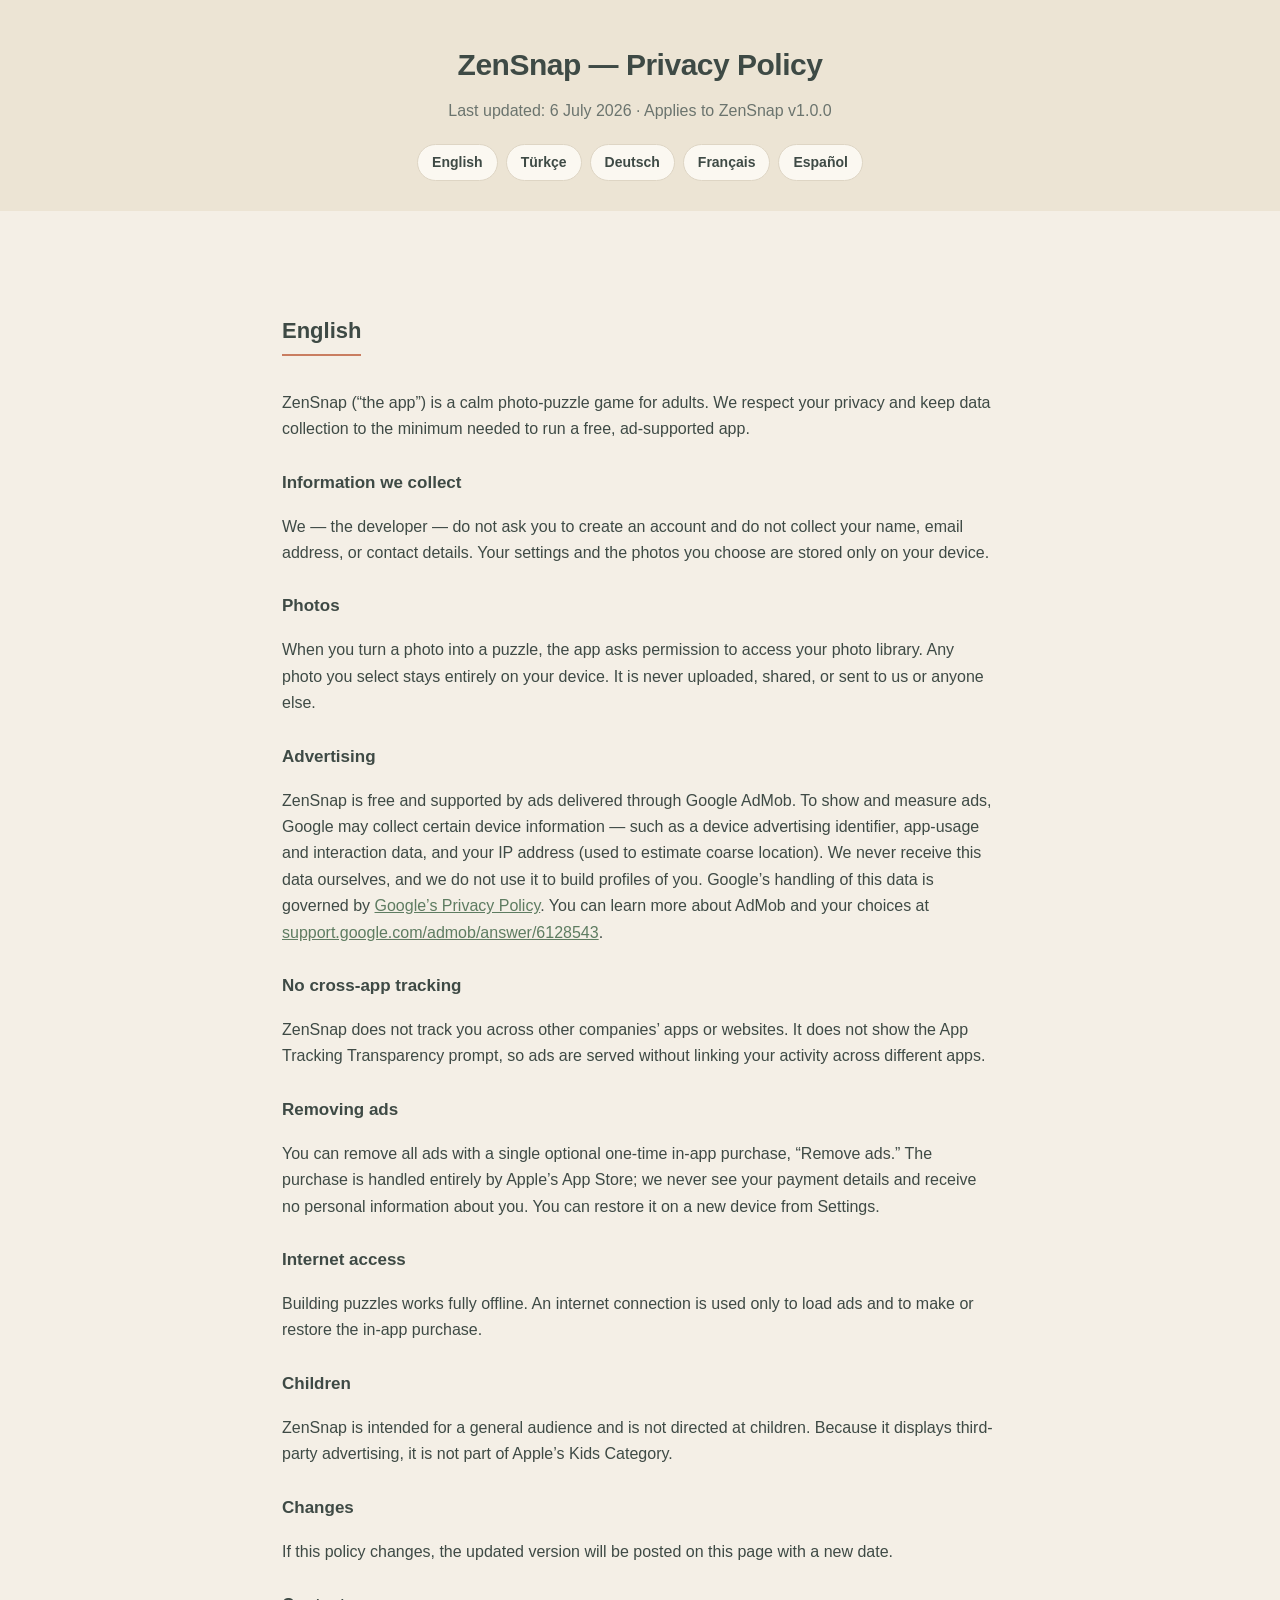
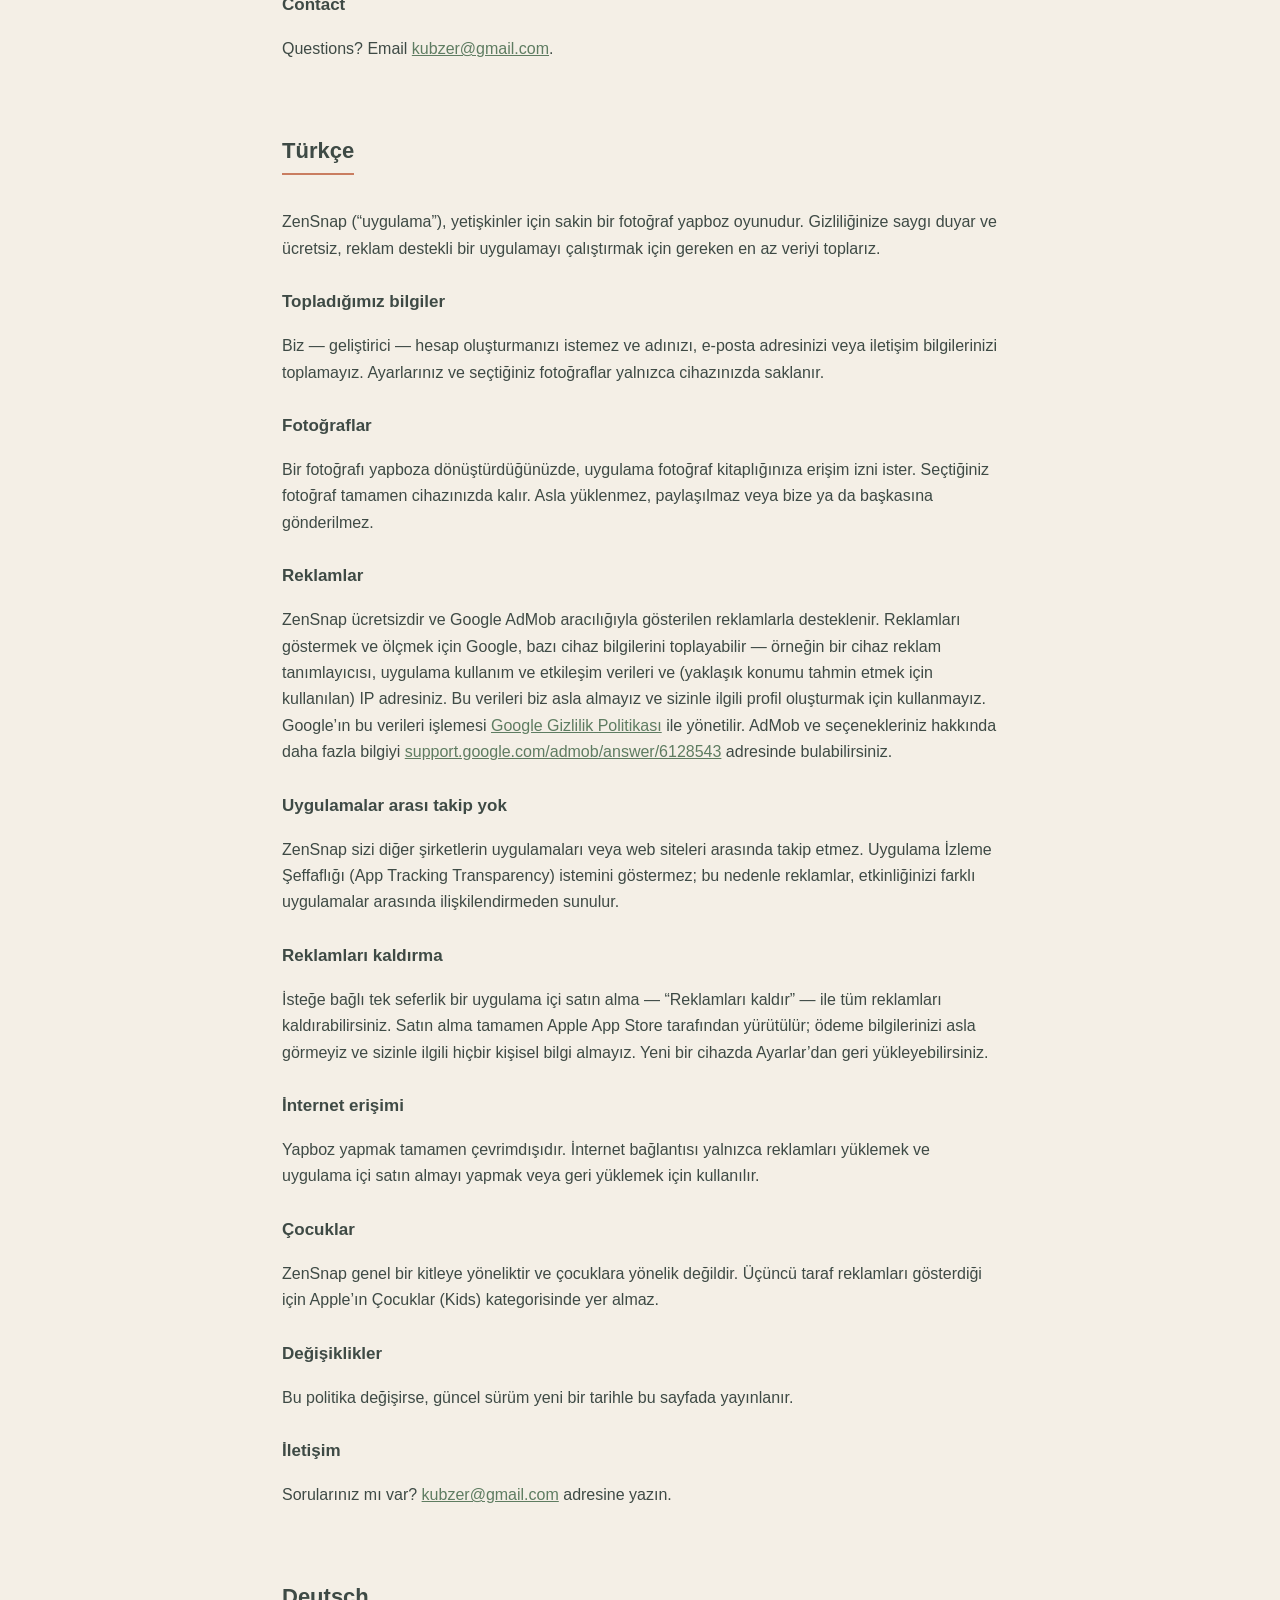
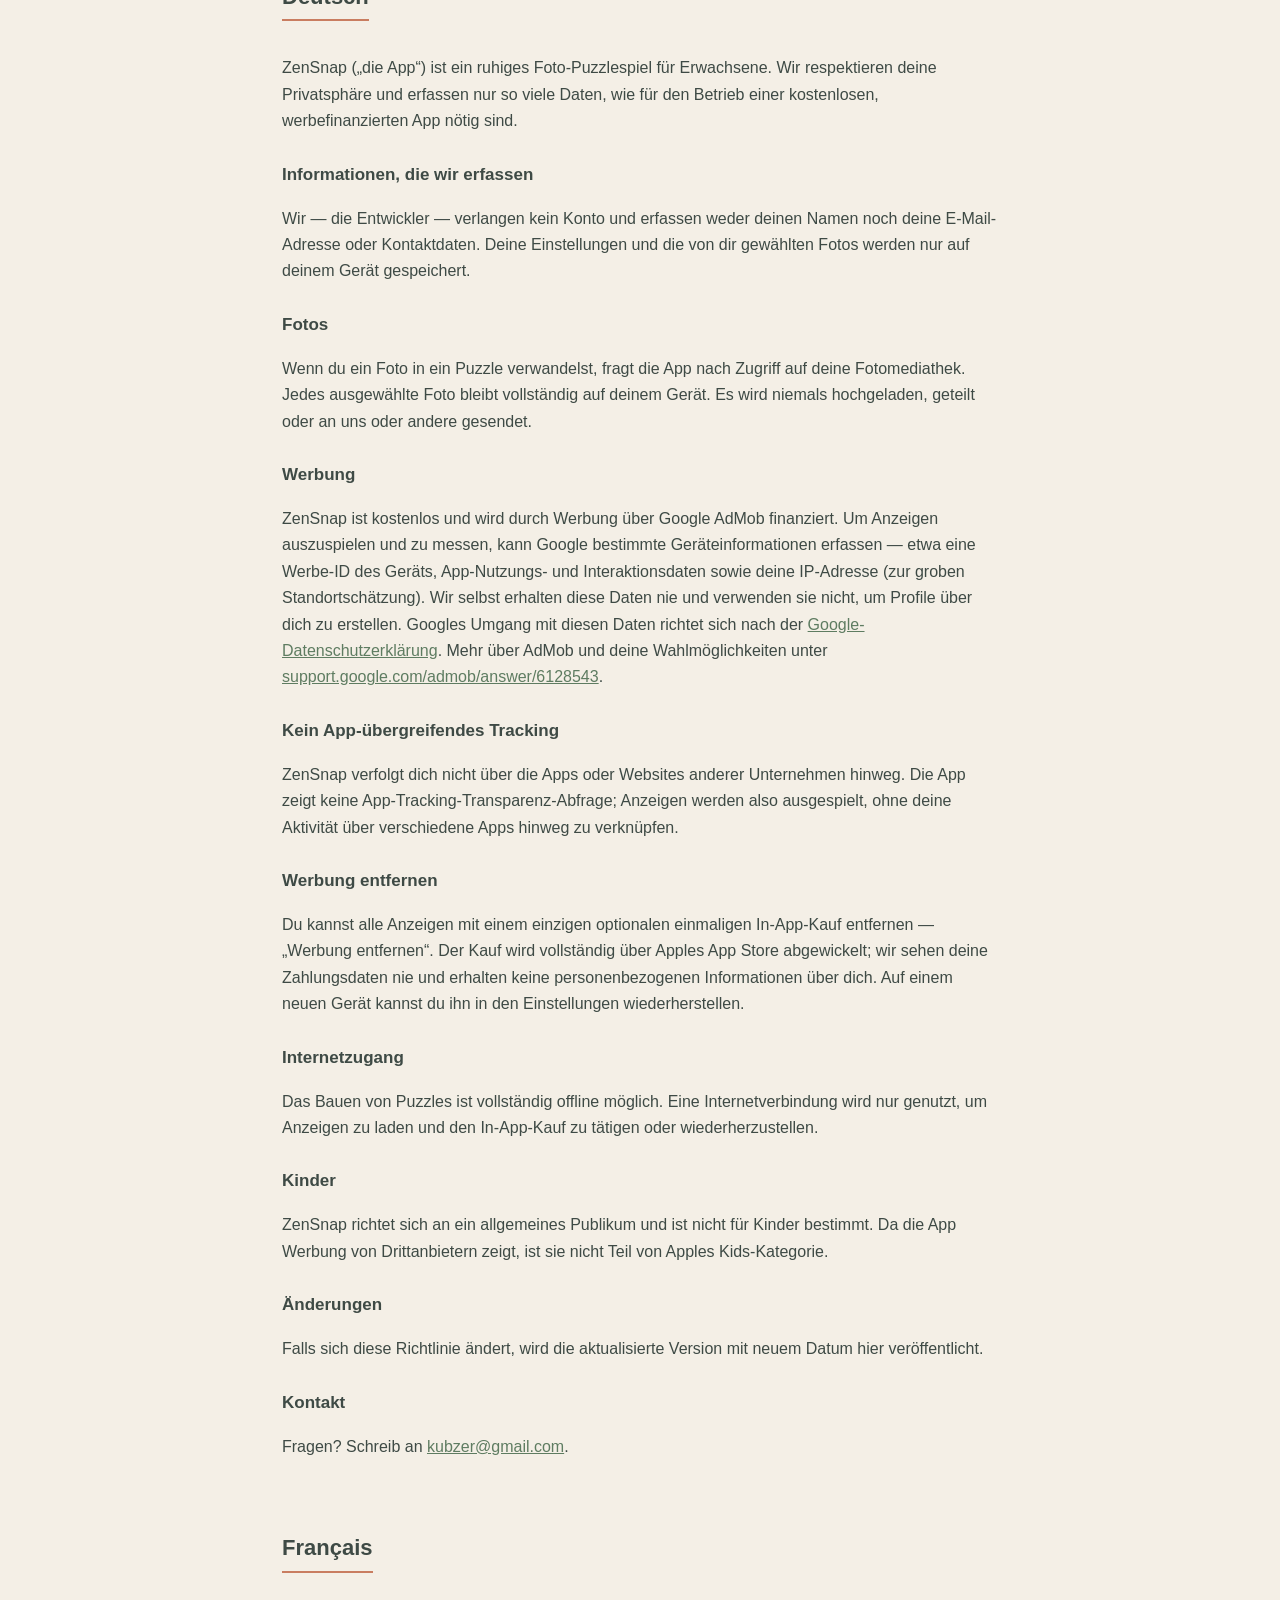
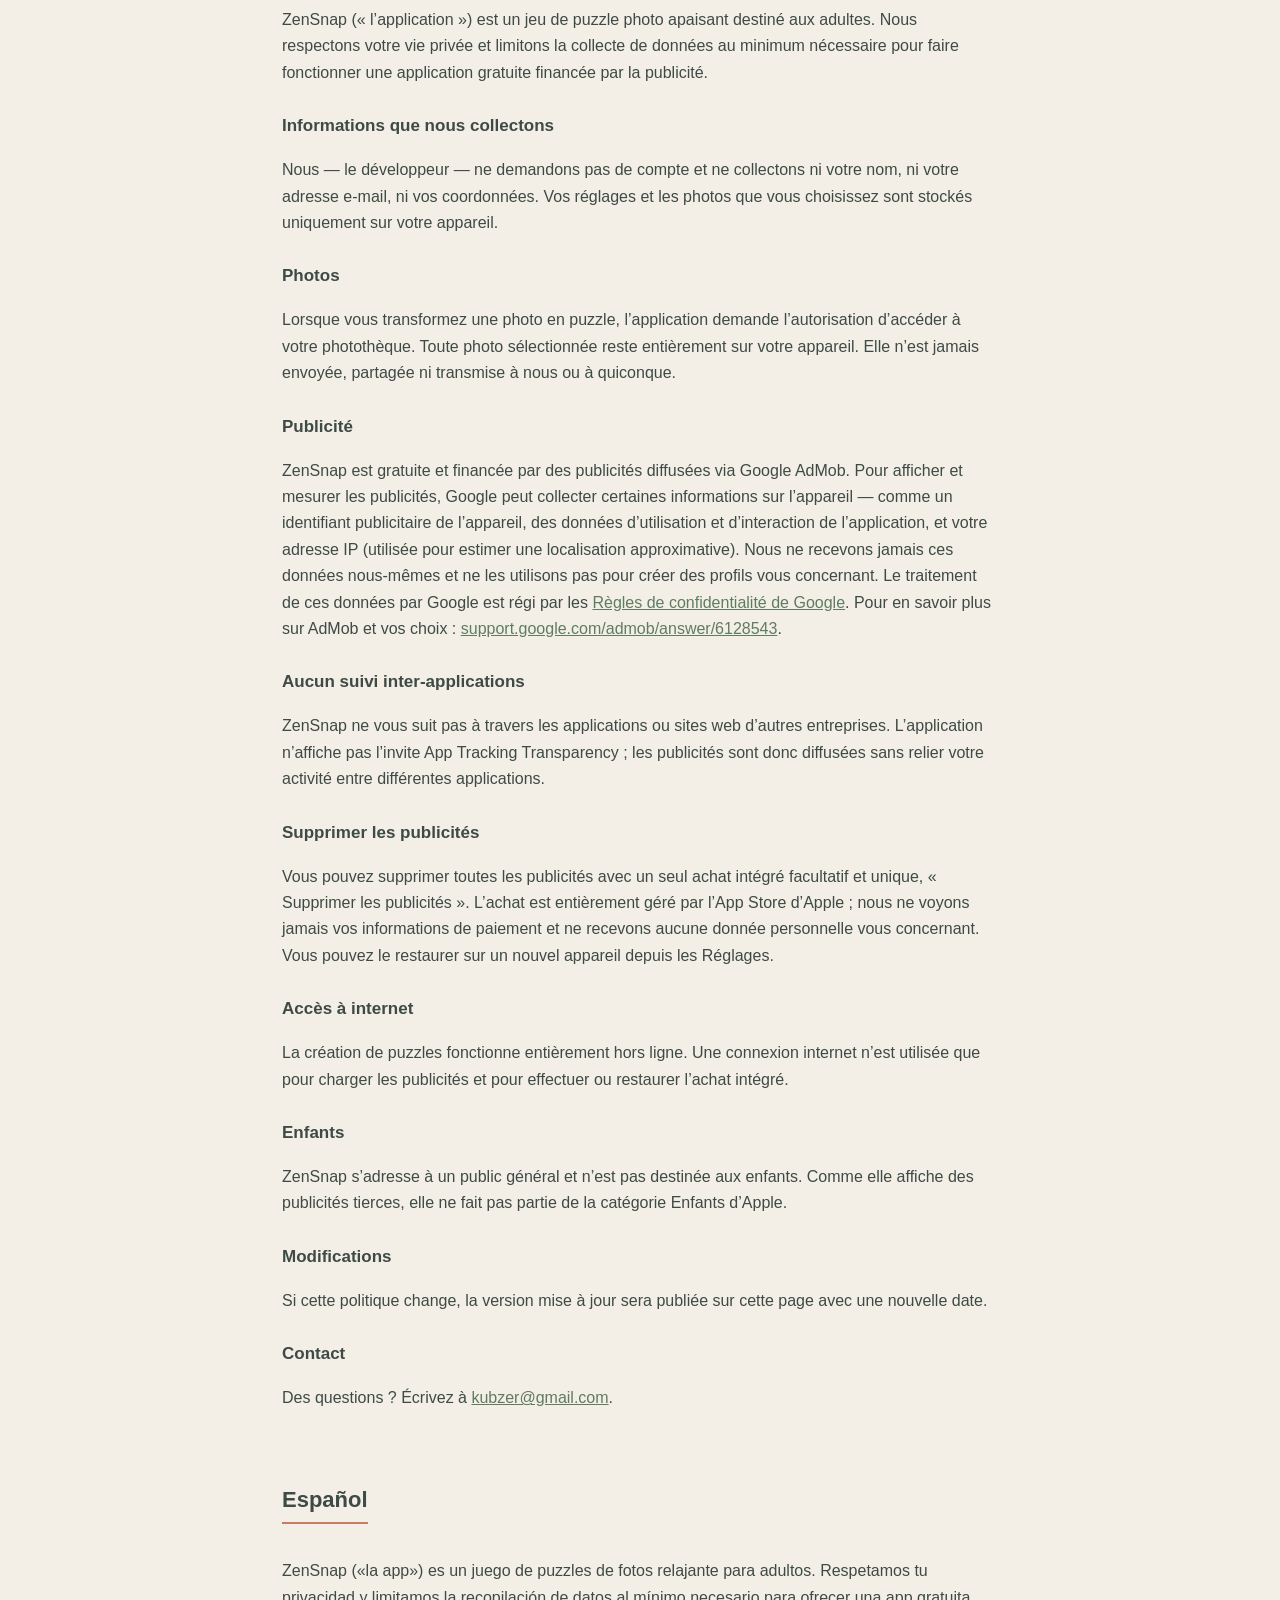
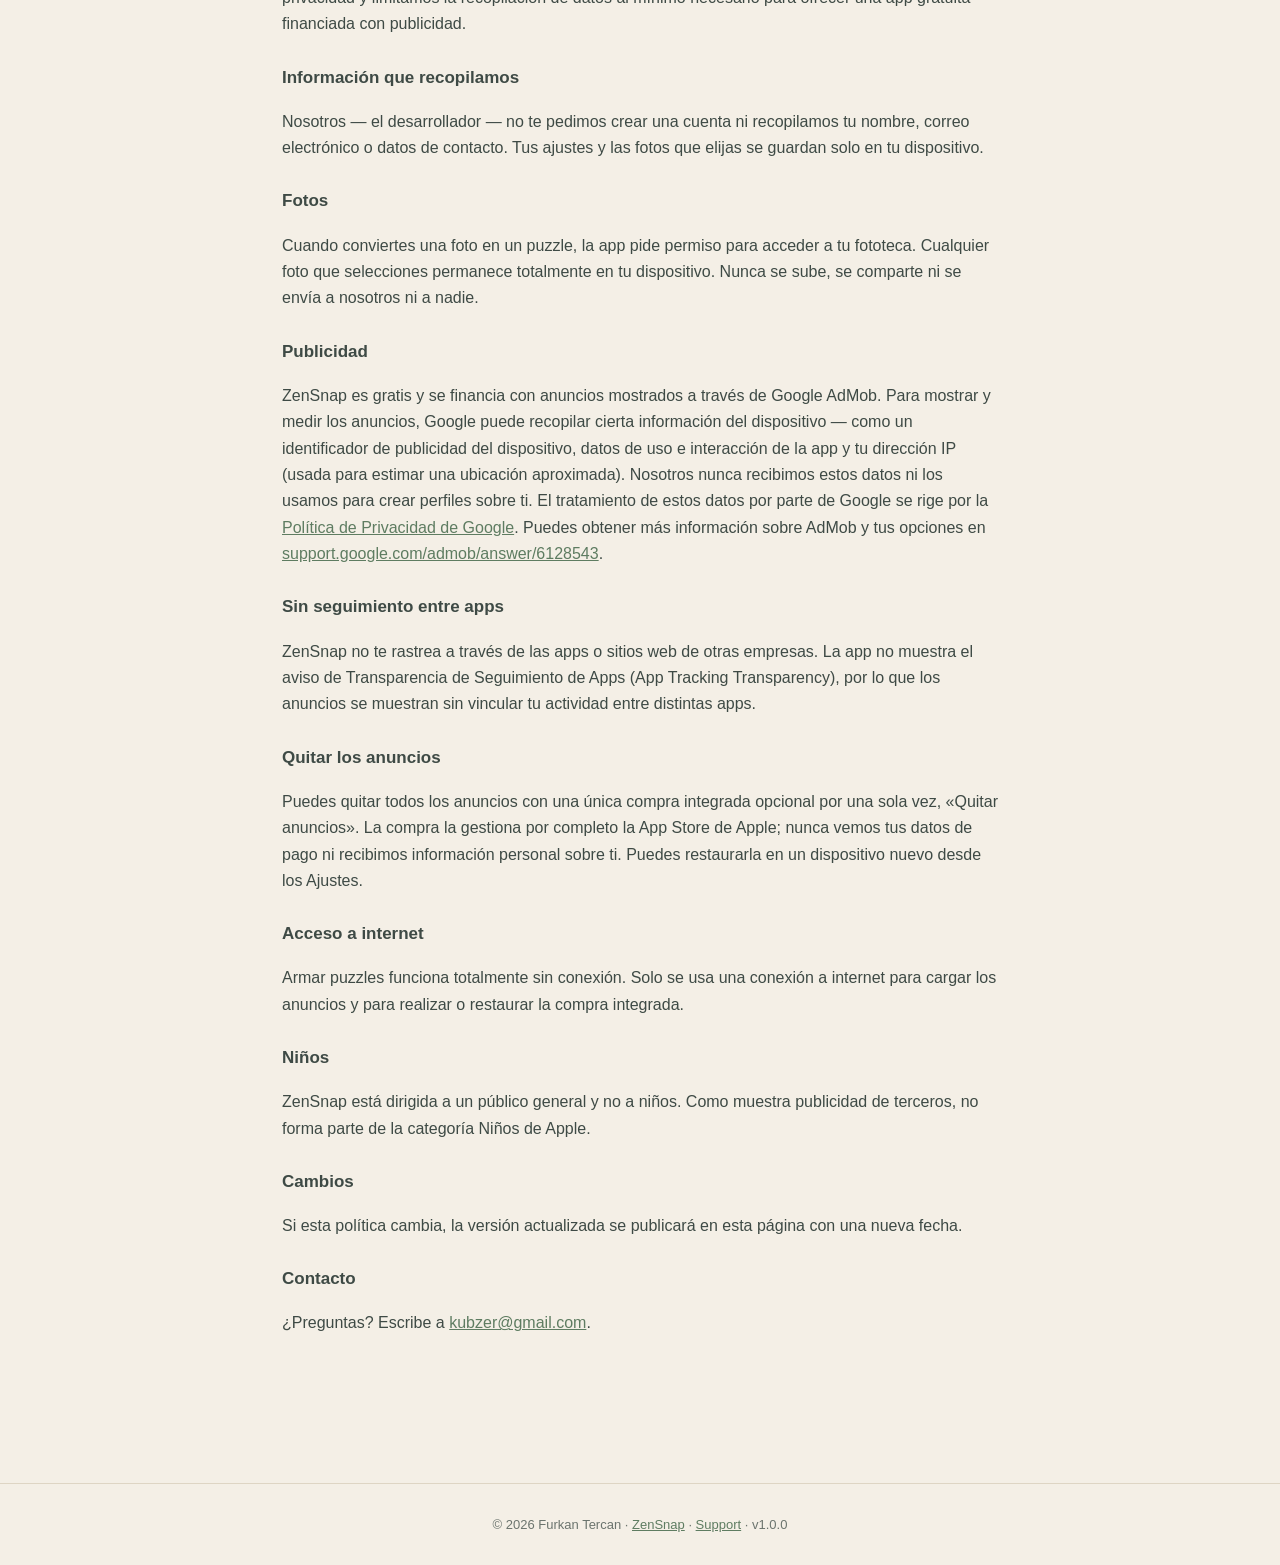
==== privacy.html @ 086a59a4 "Add ZenSnap support & privacy site (5 languages) Static GitHub Pages site: landing, support/FAQ, and" ====
<!DOCTYPE html>
<html lang="en">
<head>
<meta charset="utf-8">
<meta name="viewport" content="width=device-width, initial-scale=1">
<title>ZenSnap — Privacy Policy</title>
<link rel="stylesheet" href="style.css">
</head>
<body>
<header class="top">
  <h1>ZenSnap — Privacy Policy</h1>
  <p>Last updated: 6 July 2026 &middot; Applies to ZenSnap v1.0.0</p>
  <nav class="langs">
    <a href="#en">English</a><a href="#tr">Türkçe</a><a href="#de">Deutsch</a>
    <a href="#fr">Français</a><a href="#es">Español</a>
  </nav>
</header>
<div class="wrap">

<section class="lang" id="en">
  <h2>English</h2>
  <p>ZenSnap (&ldquo;the app&rdquo;) is a calm photo-puzzle game for adults. We respect
  your privacy and keep data collection to the minimum needed to run a free, ad-supported app.</p>
  <h3>Information we collect</h3>
  <p>We &mdash; the developer &mdash; do not ask you to create an account and do not collect
  your name, email address, or contact details. Your settings and the photos you choose are
  stored only on your device.</p>
  <h3>Photos</h3>
  <p>When you turn a photo into a puzzle, the app asks permission to access your photo
  library. Any photo you select stays entirely on your device. It is never uploaded, shared,
  or sent to us or anyone else.</p>
  <h3>Advertising</h3>
  <p>ZenSnap is free and supported by ads delivered through Google AdMob. To show and measure
  ads, Google may collect certain device information &mdash; such as a device advertising
  identifier, app-usage and interaction data, and your IP address (used to estimate coarse
  location). We never receive this data ourselves, and we do not use it to build profiles of
  you. Google&rsquo;s handling of this data is governed by
  <a href="https://policies.google.com/privacy">Google&rsquo;s Privacy Policy</a>. You can learn
  more about AdMob and your choices at
  <a href="https://support.google.com/admob/answer/6128543">support.google.com/admob/answer/6128543</a>.</p>
  <h3>No cross-app tracking</h3>
  <p>ZenSnap does not track you across other companies&rsquo; apps or websites. It does not
  show the App Tracking Transparency prompt, so ads are served without linking your activity
  across different apps.</p>
  <h3>Removing ads</h3>
  <p>You can remove all ads with a single optional one-time in-app purchase,
  &ldquo;Remove ads.&rdquo; The purchase is handled entirely by Apple&rsquo;s App Store; we
  never see your payment details and receive no personal information about you. You can restore
  it on a new device from Settings.</p>
  <h3>Internet access</h3>
  <p>Building puzzles works fully offline. An internet connection is used only to load ads and
  to make or restore the in-app purchase.</p>
  <h3>Children</h3>
  <p>ZenSnap is intended for a general audience and is not directed at children. Because it
  displays third-party advertising, it is not part of Apple&rsquo;s Kids Category.</p>
  <h3>Changes</h3>
  <p>If this policy changes, the updated version will be posted on this page with a new date.</p>
  <h3>Contact</h3>
  <p>Questions? Email <a href="mailto:kubzer@gmail.com">kubzer@gmail.com</a>.</p>
</section>

<section class="lang" id="tr">
  <h2>Türkçe</h2>
  <p>ZenSnap (&ldquo;uygulama&rdquo;), yetişkinler için sakin bir fotoğraf yapboz oyunudur.
  Gizliliğinize saygı duyar ve ücretsiz, reklam destekli bir uygulamayı çalıştırmak için
  gereken en az veriyi toplarız.</p>
  <h3>Topladığımız bilgiler</h3>
  <p>Biz &mdash; geliştirici &mdash; hesap oluşturmanızı istemez ve adınızı, e-posta adresinizi
  veya iletişim bilgilerinizi toplamayız. Ayarlarınız ve seçtiğiniz fotoğraflar yalnızca
  cihazınızda saklanır.</p>
  <h3>Fotoğraflar</h3>
  <p>Bir fotoğrafı yapboza dönüştürdüğünüzde, uygulama fotoğraf kitaplığınıza erişim izni ister.
  Seçtiğiniz fotoğraf tamamen cihazınızda kalır. Asla yüklenmez, paylaşılmaz veya bize ya da
  başkasına gönderilmez.</p>
  <h3>Reklamlar</h3>
  <p>ZenSnap ücretsizdir ve Google AdMob aracılığıyla gösterilen reklamlarla desteklenir.
  Reklamları göstermek ve ölçmek için Google, bazı cihaz bilgilerini toplayabilir &mdash;
  örneğin bir cihaz reklam tanımlayıcısı, uygulama kullanım ve etkileşim verileri ve (yaklaşık
  konumu tahmin etmek için kullanılan) IP adresiniz. Bu verileri biz asla almayız ve sizinle
  ilgili profil oluşturmak için kullanmayız. Google&rsquo;ın bu verileri işlemesi
  <a href="https://policies.google.com/privacy">Google Gizlilik Politikası</a> ile yönetilir.
  AdMob ve seçenekleriniz hakkında daha fazla bilgiyi
  <a href="https://support.google.com/admob/answer/6128543">support.google.com/admob/answer/6128543</a>
  adresinde bulabilirsiniz.</p>
  <h3>Uygulamalar arası takip yok</h3>
  <p>ZenSnap sizi diğer şirketlerin uygulamaları veya web siteleri arasında takip etmez.
  Uygulama İzleme Şeffaflığı (App Tracking Transparency) istemini göstermez; bu nedenle
  reklamlar, etkinliğinizi farklı uygulamalar arasında ilişkilendirmeden sunulur.</p>
  <h3>Reklamları kaldırma</h3>
  <p>İsteğe bağlı tek seferlik bir uygulama içi satın alma &mdash; &ldquo;Reklamları kaldır&rdquo;
  &mdash; ile tüm reklamları kaldırabilirsiniz. Satın alma tamamen Apple App Store tarafından
  yürütülür; ödeme bilgilerinizi asla görmeyiz ve sizinle ilgili hiçbir kişisel bilgi almayız.
  Yeni bir cihazda Ayarlar&rsquo;dan geri yükleyebilirsiniz.</p>
  <h3>İnternet erişimi</h3>
  <p>Yapboz yapmak tamamen çevrimdışıdır. İnternet bağlantısı yalnızca reklamları yüklemek ve
  uygulama içi satın almayı yapmak veya geri yüklemek için kullanılır.</p>
  <h3>Çocuklar</h3>
  <p>ZenSnap genel bir kitleye yöneliktir ve çocuklara yönelik değildir. Üçüncü taraf reklamları
  gösterdiği için Apple&rsquo;ın Çocuklar (Kids) kategorisinde yer almaz.</p>
  <h3>Değişiklikler</h3>
  <p>Bu politika değişirse, güncel sürüm yeni bir tarihle bu sayfada yayınlanır.</p>
  <h3>İletişim</h3>
  <p>Sorularınız mı var? <a href="mailto:kubzer@gmail.com">kubzer@gmail.com</a> adresine yazın.</p>
</section>

<section class="lang" id="de">
  <h2>Deutsch</h2>
  <p>ZenSnap (&bdquo;die App&ldquo;) ist ein ruhiges Foto-Puzzlespiel für Erwachsene. Wir
  respektieren deine Privatsphäre und erfassen nur so viele Daten, wie für den Betrieb einer
  kostenlosen, werbefinanzierten App nötig sind.</p>
  <h3>Informationen, die wir erfassen</h3>
  <p>Wir &mdash; die Entwickler &mdash; verlangen kein Konto und erfassen weder deinen Namen noch
  deine E-Mail-Adresse oder Kontaktdaten. Deine Einstellungen und die von dir gewählten Fotos
  werden nur auf deinem Gerät gespeichert.</p>
  <h3>Fotos</h3>
  <p>Wenn du ein Foto in ein Puzzle verwandelst, fragt die App nach Zugriff auf deine
  Fotomediathek. Jedes ausgewählte Foto bleibt vollständig auf deinem Gerät. Es wird niemals
  hochgeladen, geteilt oder an uns oder andere gesendet.</p>
  <h3>Werbung</h3>
  <p>ZenSnap ist kostenlos und wird durch Werbung über Google AdMob finanziert. Um Anzeigen
  auszuspielen und zu messen, kann Google bestimmte Geräteinformationen erfassen &mdash; etwa
  eine Werbe-ID des Geräts, App-Nutzungs- und Interaktionsdaten sowie deine IP-Adresse (zur
  groben Standortschätzung). Wir selbst erhalten diese Daten nie und verwenden sie nicht, um
  Profile über dich zu erstellen. Googles Umgang mit diesen Daten richtet sich nach der
  <a href="https://policies.google.com/privacy">Google-Datenschutzerklärung</a>. Mehr über AdMob
  und deine Wahlmöglichkeiten unter
  <a href="https://support.google.com/admob/answer/6128543">support.google.com/admob/answer/6128543</a>.</p>
  <h3>Kein App-übergreifendes Tracking</h3>
  <p>ZenSnap verfolgt dich nicht über die Apps oder Websites anderer Unternehmen hinweg. Die App
  zeigt keine App-Tracking-Transparenz-Abfrage; Anzeigen werden also ausgespielt, ohne deine
  Aktivität über verschiedene Apps hinweg zu verknüpfen.</p>
  <h3>Werbung entfernen</h3>
  <p>Du kannst alle Anzeigen mit einem einzigen optionalen einmaligen In-App-Kauf entfernen
  &mdash; &bdquo;Werbung entfernen&ldquo;. Der Kauf wird vollständig über Apples App Store
  abgewickelt; wir sehen deine Zahlungsdaten nie und erhalten keine personenbezogenen
  Informationen über dich. Auf einem neuen Gerät kannst du ihn in den Einstellungen wiederherstellen.</p>
  <h3>Internetzugang</h3>
  <p>Das Bauen von Puzzles ist vollständig offline möglich. Eine Internetverbindung wird nur
  genutzt, um Anzeigen zu laden und den In-App-Kauf zu tätigen oder wiederherzustellen.</p>
  <h3>Kinder</h3>
  <p>ZenSnap richtet sich an ein allgemeines Publikum und ist nicht für Kinder bestimmt. Da die
  App Werbung von Drittanbietern zeigt, ist sie nicht Teil von Apples Kids-Kategorie.</p>
  <h3>Änderungen</h3>
  <p>Falls sich diese Richtlinie ändert, wird die aktualisierte Version mit neuem Datum hier veröffentlicht.</p>
  <h3>Kontakt</h3>
  <p>Fragen? Schreib an <a href="mailto:kubzer@gmail.com">kubzer@gmail.com</a>.</p>
</section>

<section class="lang" id="fr">
  <h2>Français</h2>
  <p>ZenSnap (&laquo; l&rsquo;application &raquo;) est un jeu de puzzle photo apaisant destiné
  aux adultes. Nous respectons votre vie privée et limitons la collecte de données au minimum
  nécessaire pour faire fonctionner une application gratuite financée par la publicité.</p>
  <h3>Informations que nous collectons</h3>
  <p>Nous &mdash; le développeur &mdash; ne demandons pas de compte et ne collectons ni votre
  nom, ni votre adresse e-mail, ni vos coordonnées. Vos réglages et les photos que vous
  choisissez sont stockés uniquement sur votre appareil.</p>
  <h3>Photos</h3>
  <p>Lorsque vous transformez une photo en puzzle, l&rsquo;application demande
  l&rsquo;autorisation d&rsquo;accéder à votre photothèque. Toute photo sélectionnée reste
  entièrement sur votre appareil. Elle n&rsquo;est jamais envoyée, partagée ni transmise à nous
  ou à quiconque.</p>
  <h3>Publicité</h3>
  <p>ZenSnap est gratuite et financée par des publicités diffusées via Google AdMob. Pour
  afficher et mesurer les publicités, Google peut collecter certaines informations sur
  l&rsquo;appareil &mdash; comme un identifiant publicitaire de l&rsquo;appareil, des données
  d&rsquo;utilisation et d&rsquo;interaction de l&rsquo;application, et votre adresse IP
  (utilisée pour estimer une localisation approximative). Nous ne recevons jamais ces données
  nous-mêmes et ne les utilisons pas pour créer des profils vous concernant. Le traitement de
  ces données par Google est régi par les
  <a href="https://policies.google.com/privacy">Règles de confidentialité de Google</a>. Pour en
  savoir plus sur AdMob et vos choix :
  <a href="https://support.google.com/admob/answer/6128543">support.google.com/admob/answer/6128543</a>.</p>
  <h3>Aucun suivi inter-applications</h3>
  <p>ZenSnap ne vous suit pas à travers les applications ou sites web d&rsquo;autres
  entreprises. L&rsquo;application n&rsquo;affiche pas l&rsquo;invite App Tracking Transparency ;
  les publicités sont donc diffusées sans relier votre activité entre différentes applications.</p>
  <h3>Supprimer les publicités</h3>
  <p>Vous pouvez supprimer toutes les publicités avec un seul achat intégré facultatif et unique,
  &laquo; Supprimer les publicités &raquo;. L&rsquo;achat est entièrement géré par
  l&rsquo;App Store d&rsquo;Apple ; nous ne voyons jamais vos informations de paiement et ne
  recevons aucune donnée personnelle vous concernant. Vous pouvez le restaurer sur un nouvel
  appareil depuis les Réglages.</p>
  <h3>Accès à internet</h3>
  <p>La création de puzzles fonctionne entièrement hors ligne. Une connexion internet
  n&rsquo;est utilisée que pour charger les publicités et pour effectuer ou restaurer
  l&rsquo;achat intégré.</p>
  <h3>Enfants</h3>
  <p>ZenSnap s&rsquo;adresse à un public général et n&rsquo;est pas destinée aux enfants. Comme
  elle affiche des publicités tierces, elle ne fait pas partie de la catégorie Enfants
  d&rsquo;Apple.</p>
  <h3>Modifications</h3>
  <p>Si cette politique change, la version mise à jour sera publiée sur cette page avec une nouvelle date.</p>
  <h3>Contact</h3>
  <p>Des questions ? Écrivez à <a href="mailto:kubzer@gmail.com">kubzer@gmail.com</a>.</p>
</section>

<section class="lang" id="es">
  <h2>Español</h2>
  <p>ZenSnap (&laquo;la app&raquo;) es un juego de puzzles de fotos relajante para adultos.
  Respetamos tu privacidad y limitamos la recopilación de datos al mínimo necesario para
  ofrecer una app gratuita financiada con publicidad.</p>
  <h3>Información que recopilamos</h3>
  <p>Nosotros &mdash; el desarrollador &mdash; no te pedimos crear una cuenta ni recopilamos tu
  nombre, correo electrónico o datos de contacto. Tus ajustes y las fotos que elijas se guardan
  solo en tu dispositivo.</p>
  <h3>Fotos</h3>
  <p>Cuando conviertes una foto en un puzzle, la app pide permiso para acceder a tu fototeca.
  Cualquier foto que selecciones permanece totalmente en tu dispositivo. Nunca se sube, se
  comparte ni se envía a nosotros ni a nadie.</p>
  <h3>Publicidad</h3>
  <p>ZenSnap es gratis y se financia con anuncios mostrados a través de Google AdMob. Para
  mostrar y medir los anuncios, Google puede recopilar cierta información del dispositivo
  &mdash; como un identificador de publicidad del dispositivo, datos de uso e interacción de la
  app y tu dirección IP (usada para estimar una ubicación aproximada). Nosotros nunca recibimos
  estos datos ni los usamos para crear perfiles sobre ti. El tratamiento de estos datos por
  parte de Google se rige por la
  <a href="https://policies.google.com/privacy">Política de Privacidad de Google</a>. Puedes
  obtener más información sobre AdMob y tus opciones en
  <a href="https://support.google.com/admob/answer/6128543">support.google.com/admob/answer/6128543</a>.</p>
  <h3>Sin seguimiento entre apps</h3>
  <p>ZenSnap no te rastrea a través de las apps o sitios web de otras empresas. La app no muestra
  el aviso de Transparencia de Seguimiento de Apps (App Tracking Transparency), por lo que los
  anuncios se muestran sin vincular tu actividad entre distintas apps.</p>
  <h3>Quitar los anuncios</h3>
  <p>Puedes quitar todos los anuncios con una única compra integrada opcional por una sola vez,
  &laquo;Quitar anuncios&raquo;. La compra la gestiona por completo la App Store de Apple; nunca
  vemos tus datos de pago ni recibimos información personal sobre ti. Puedes restaurarla en un
  dispositivo nuevo desde los Ajustes.</p>
  <h3>Acceso a internet</h3>
  <p>Armar puzzles funciona totalmente sin conexión. Solo se usa una conexión a internet para
  cargar los anuncios y para realizar o restaurar la compra integrada.</p>
  <h3>Niños</h3>
  <p>ZenSnap está dirigida a un público general y no a niños. Como muestra publicidad de
  terceros, no forma parte de la categoría Niños de Apple.</p>
  <h3>Cambios</h3>
  <p>Si esta política cambia, la versión actualizada se publicará en esta página con una nueva fecha.</p>
  <h3>Contacto</h3>
  <p>¿Preguntas? Escribe a <a href="mailto:kubzer@gmail.com">kubzer@gmail.com</a>.</p>
</section>

</div>
<footer>&copy; 2026 Furkan Tercan &middot; <a href="index.html">ZenSnap</a> &middot; <a href="support.html">Support</a> &middot; v1.0.0</footer>
</body>
</html>
---- style.css ----
:root {
  --canvas: #F4EFE6;
  --canvas-deep: #ECE4D4;
  --surface: #FBF8F1;
  --primary: #5E7C61;
  --accent: #C97D60;
  --ink: #3E4A45;
  --ink-soft: #6B746E;
  --hairline: #DED5C4;
}
* { box-sizing: border-box; }
body {
  margin: 0;
  font-family: -apple-system, BlinkMacSystemFont, "Segoe UI", Roboto, Helvetica, Arial, sans-serif;
  background: var(--canvas);
  color: var(--ink);
  line-height: 1.65;
}
.wrap { max-width: 760px; margin: 0 auto; padding: 32px 22px 80px; }
header.top {
  background: var(--canvas-deep);
  text-align: center;
  padding: 40px 22px 30px;
}
header.top h1 { margin: 0; font-size: 30px; letter-spacing: -0.5px; font-weight: 600; }
header.top p { margin: 8px 0 0; color: var(--ink-soft); }
a { color: var(--primary); }
nav.langs {
  display: flex; flex-wrap: wrap; gap: 8px; justify-content: center;
  margin: 20px 0 0;
}
nav.langs a {
  background: var(--surface); border: 1px solid var(--hairline);
  padding: 6px 14px; border-radius: 999px; text-decoration: none;
  font-size: 14px; font-weight: 600; color: var(--ink);
}
section.lang { margin-top: 44px; padding-top: 8px; }
section.lang h2 {
  font-size: 22px; border-bottom: 2px solid var(--accent);
  display: inline-block; padding-bottom: 4px; font-weight: 600;
}
h3 { margin-top: 26px; font-size: 17px; font-weight: 600; }
ul { padding-left: 20px; }
.card {
  background: var(--surface); border: 1px solid var(--hairline);
  border-radius: 16px; padding: 18px 22px; margin-top: 18px;
}
.email { font-weight: 700; }
footer {
  text-align: center; color: var(--ink-soft); font-size: 13px;
  padding: 30px 22px; border-top: 1px solid var(--hairline); margin-top: 50px;
}
.home-links { display: grid; gap: 14px; margin-top: 28px; }
.home-links a {
  display: block; background: var(--surface); border: 1px solid var(--hairline);
  border-radius: 16px; padding: 18px 22px; text-decoration: none; color: var(--ink);
  font-weight: 700; font-size: 17px;
}
.home-links a span { display: block; color: var(--ink-soft); font-weight: 400; font-size: 14px; margin-top: 4px; }
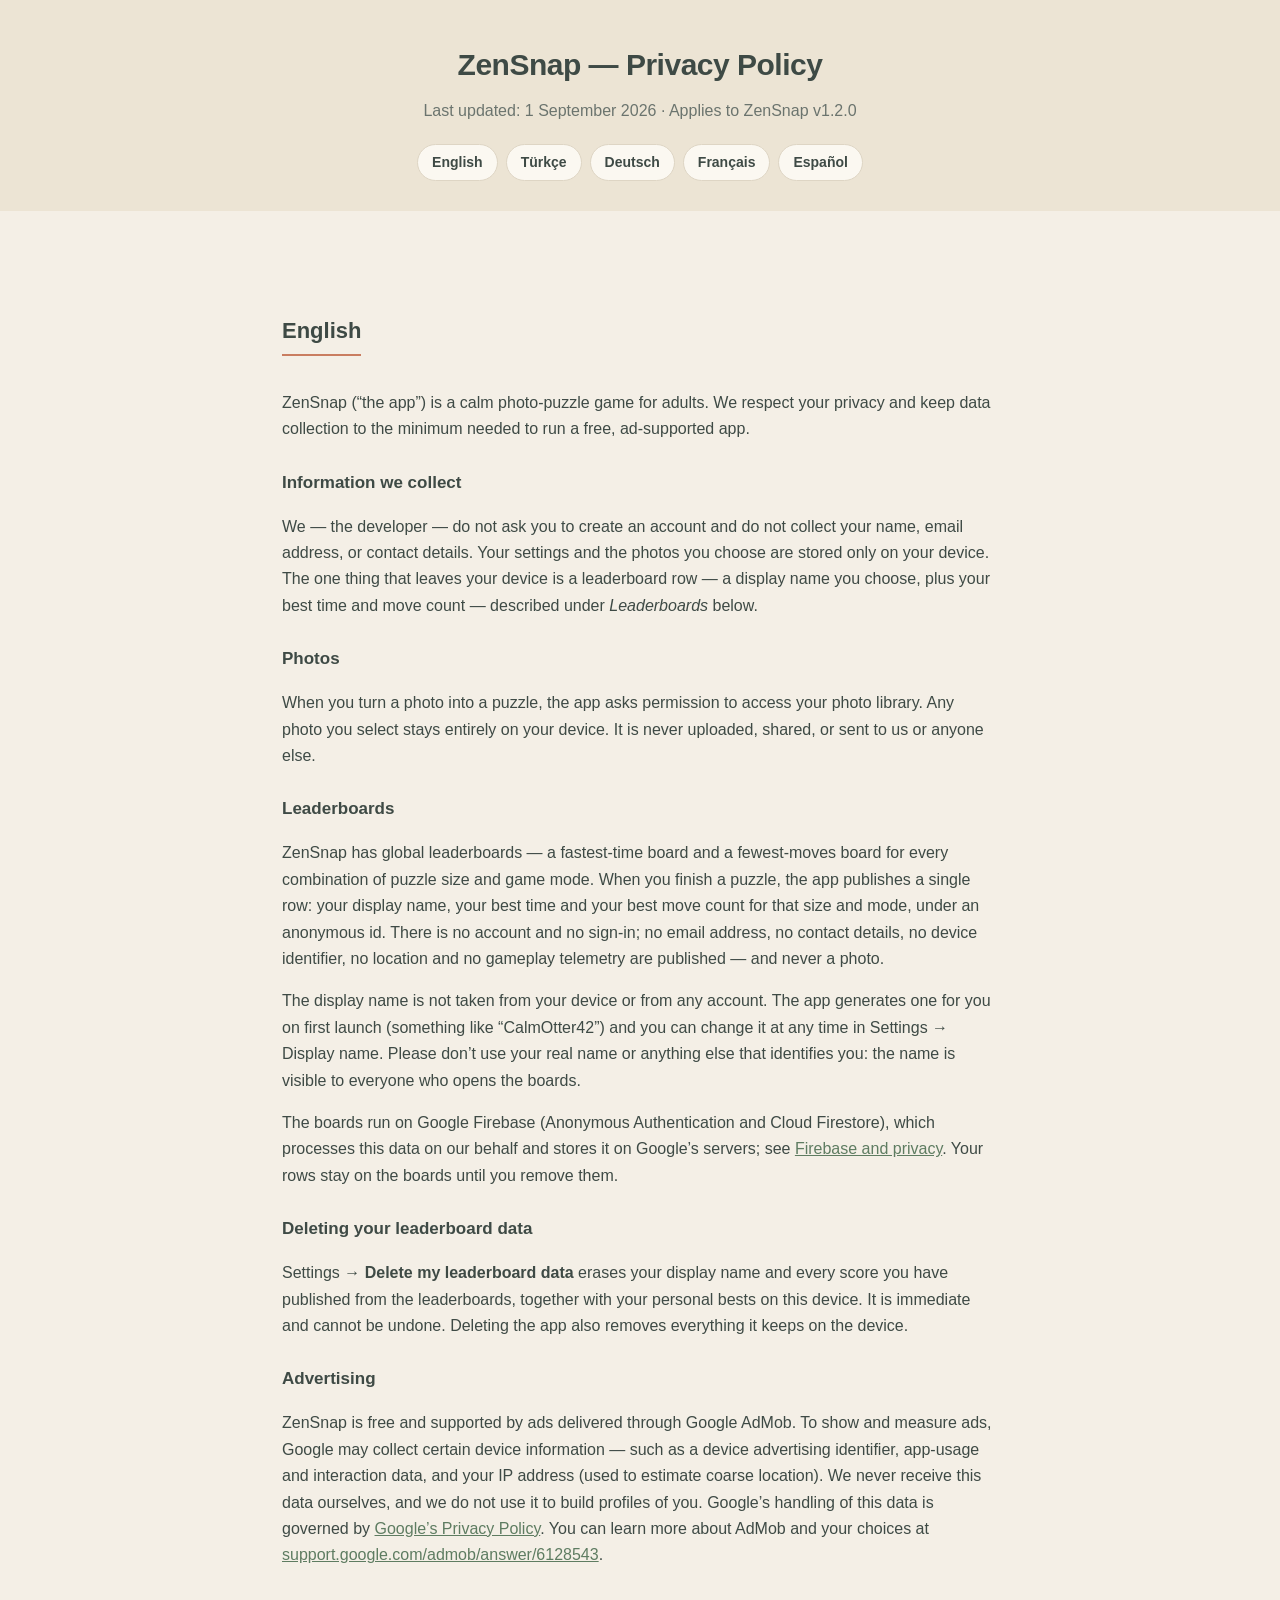
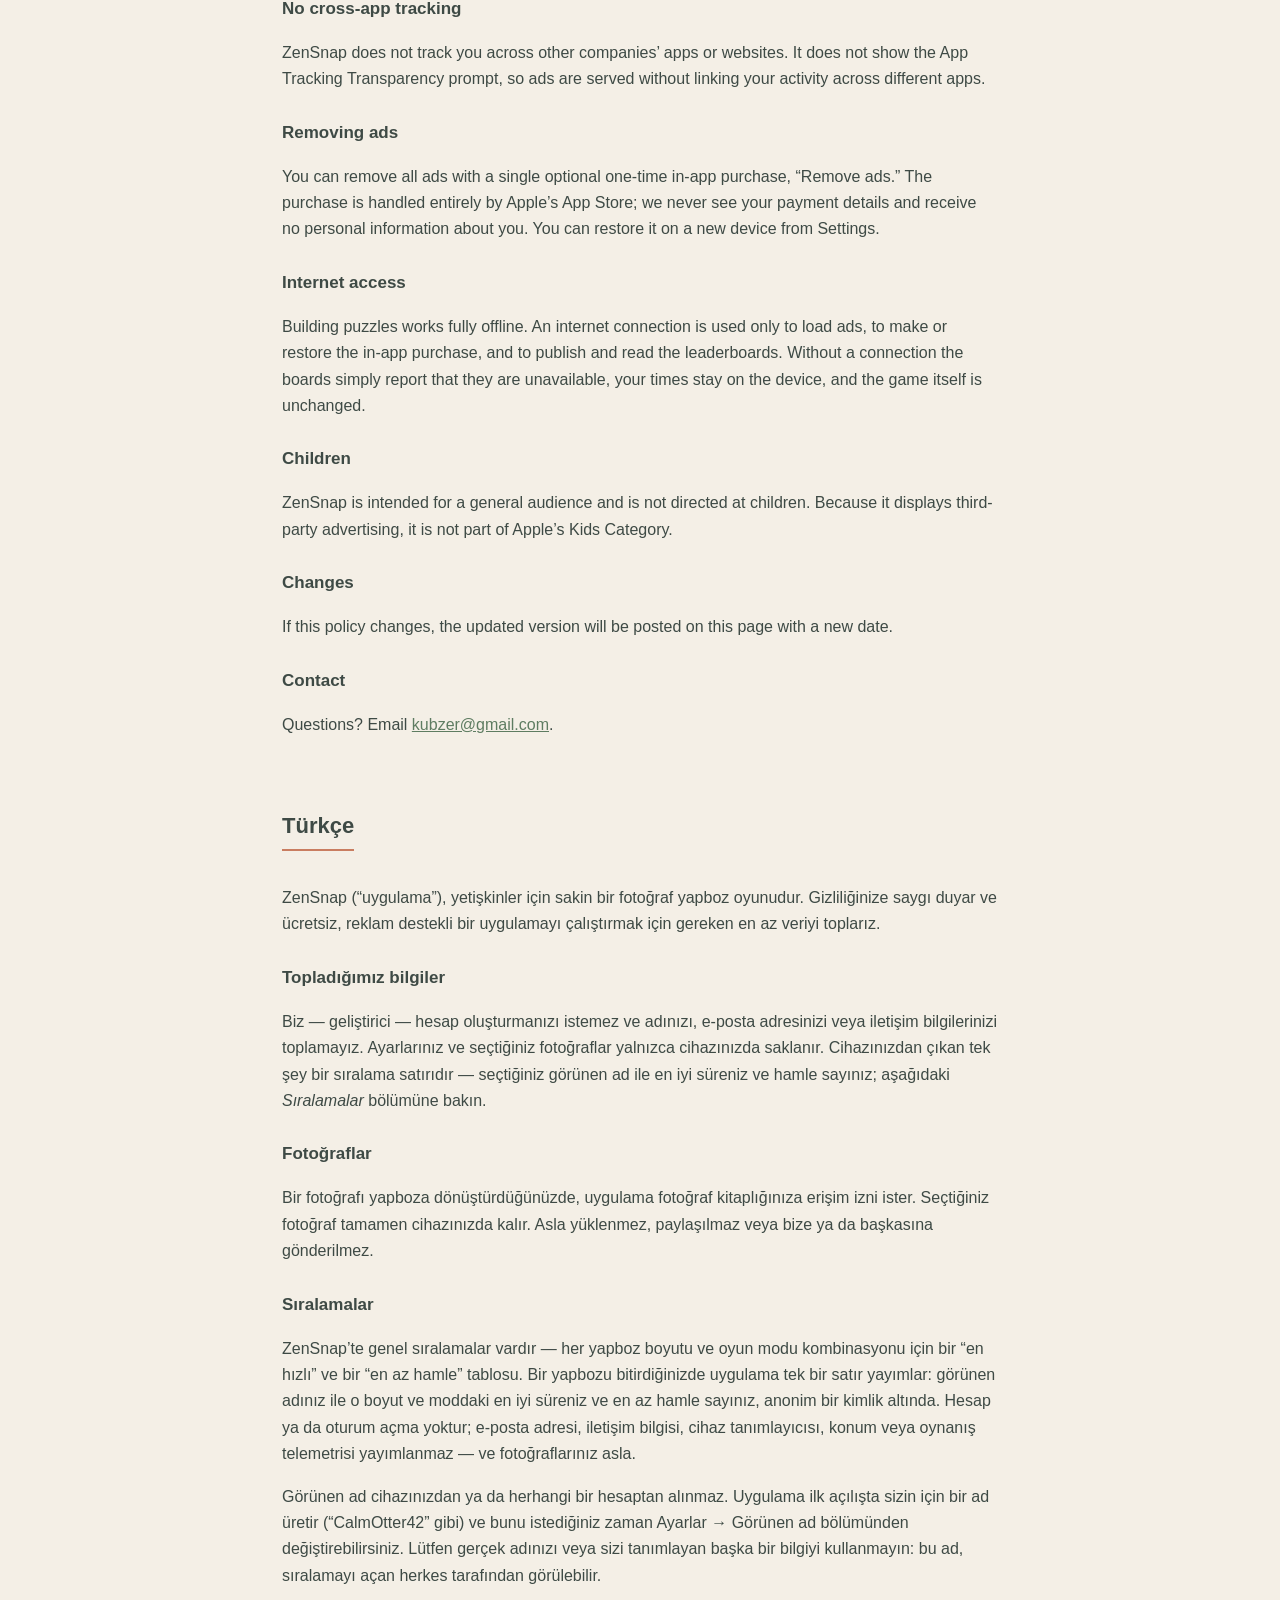
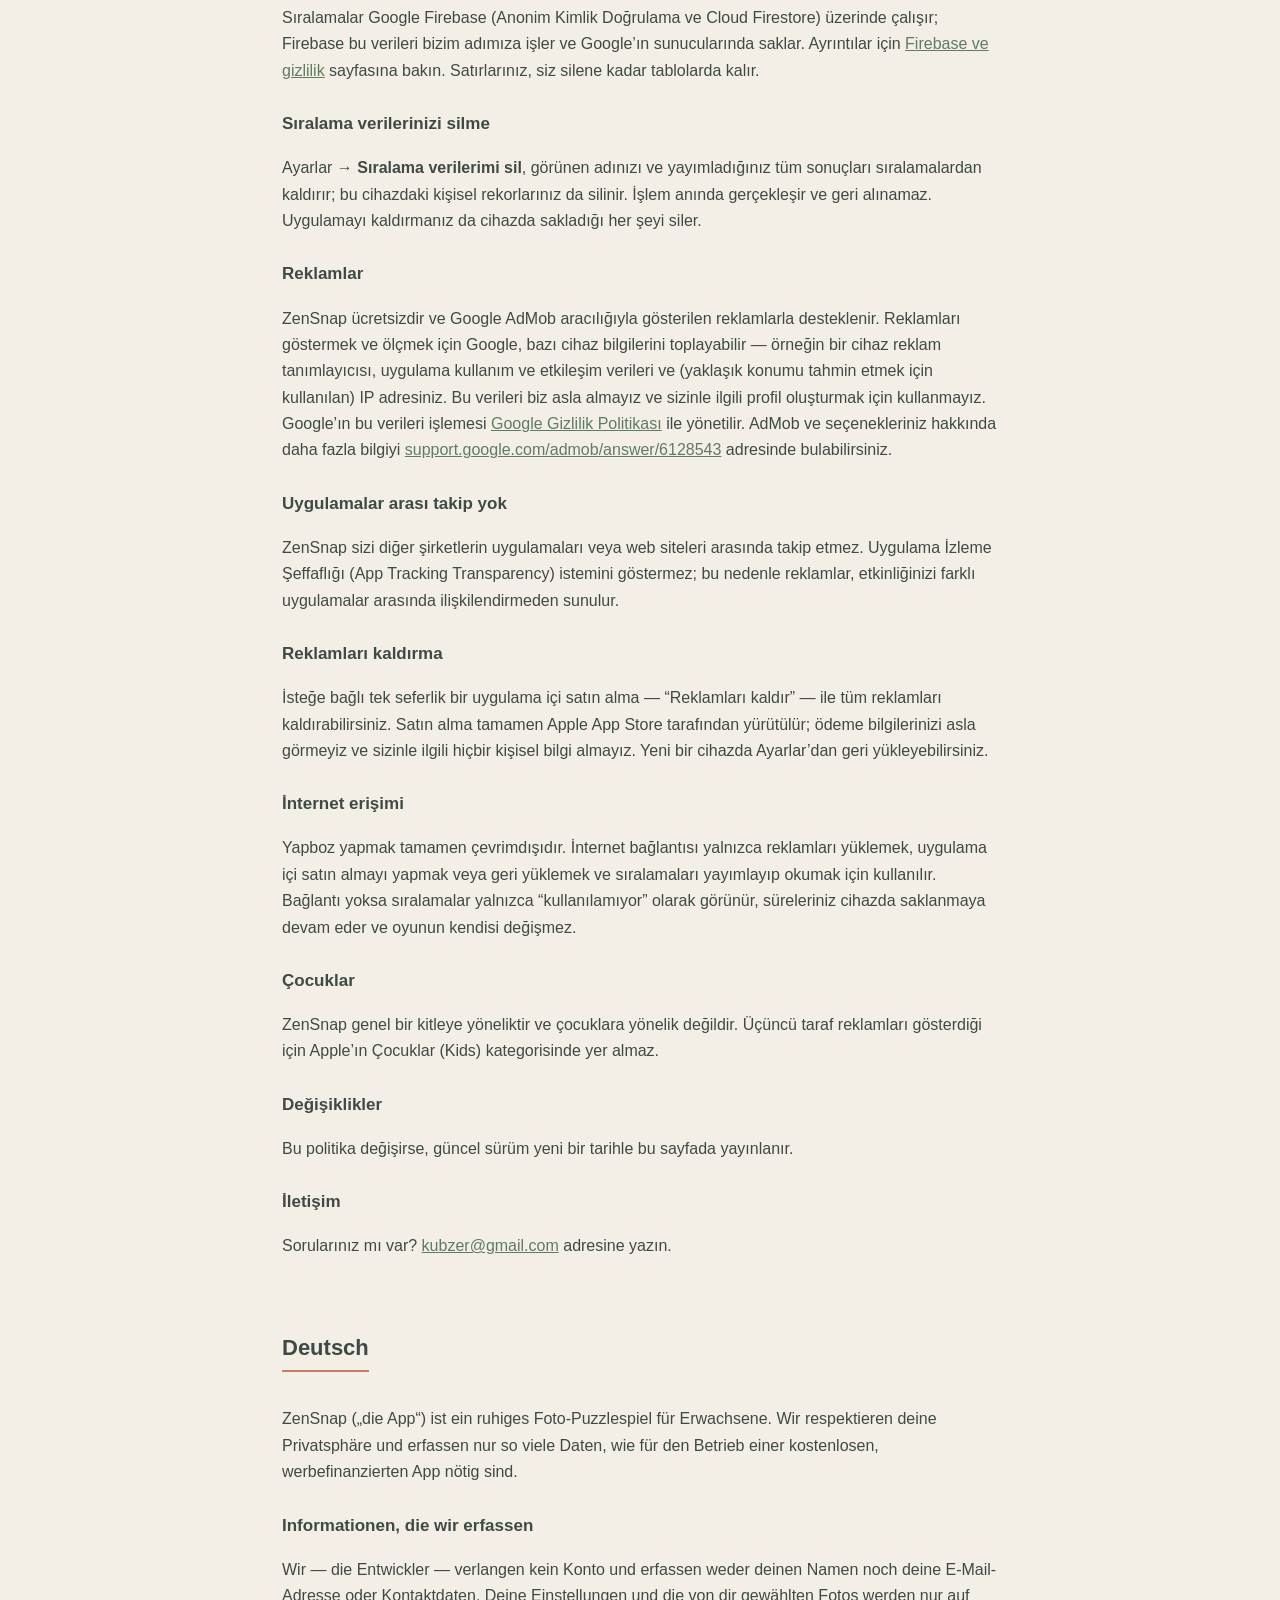
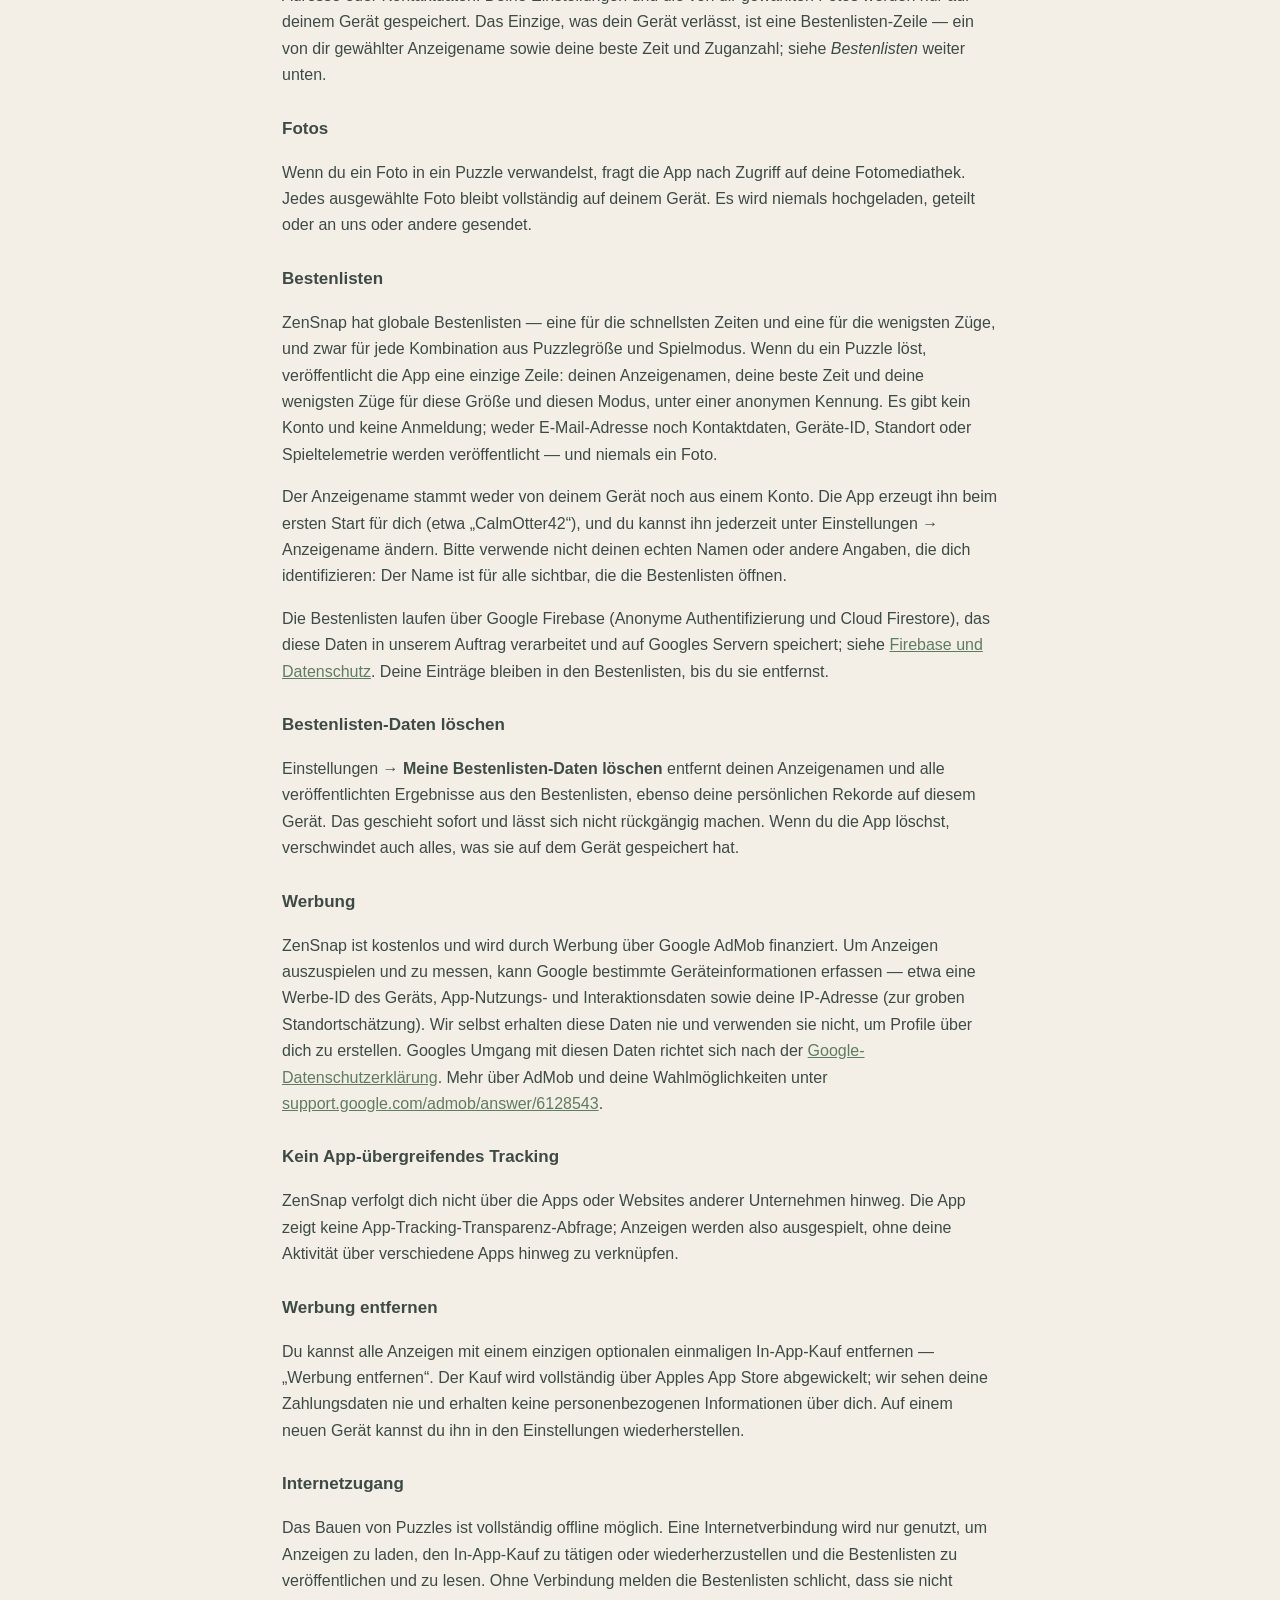
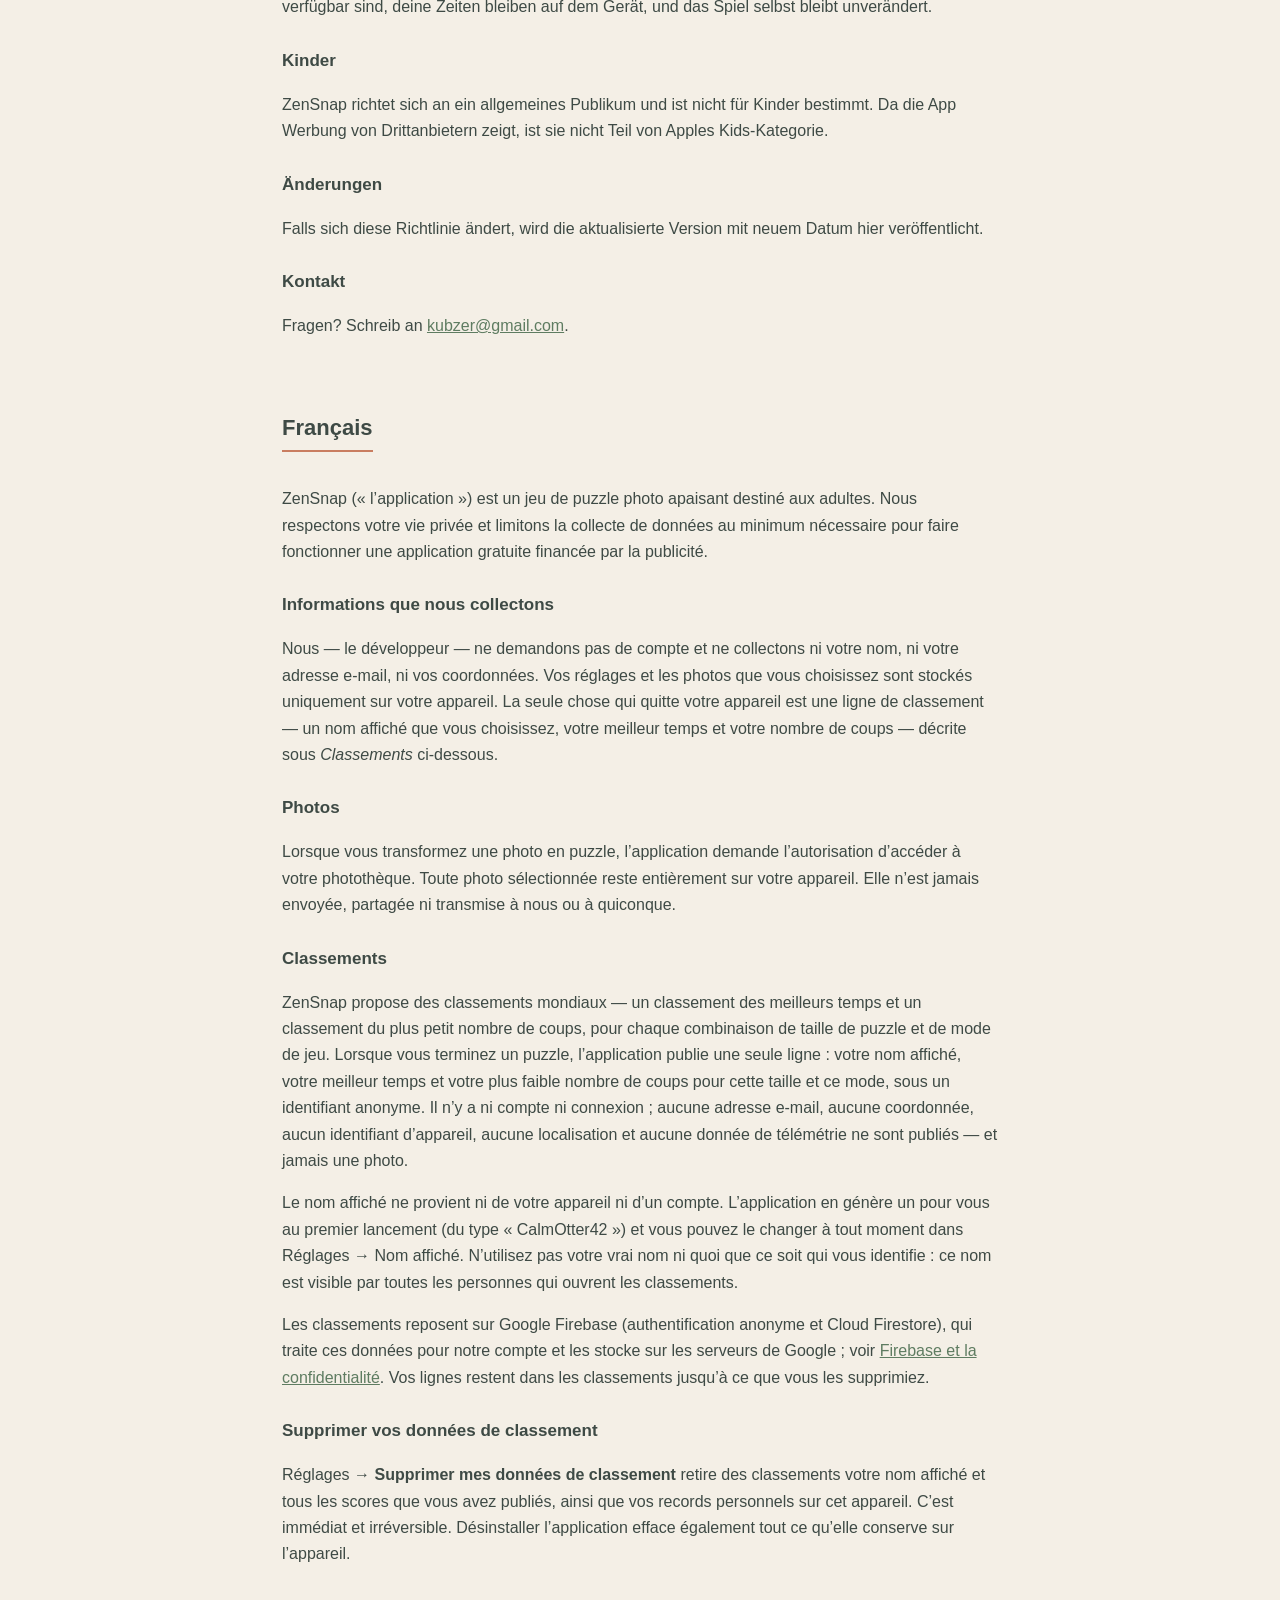
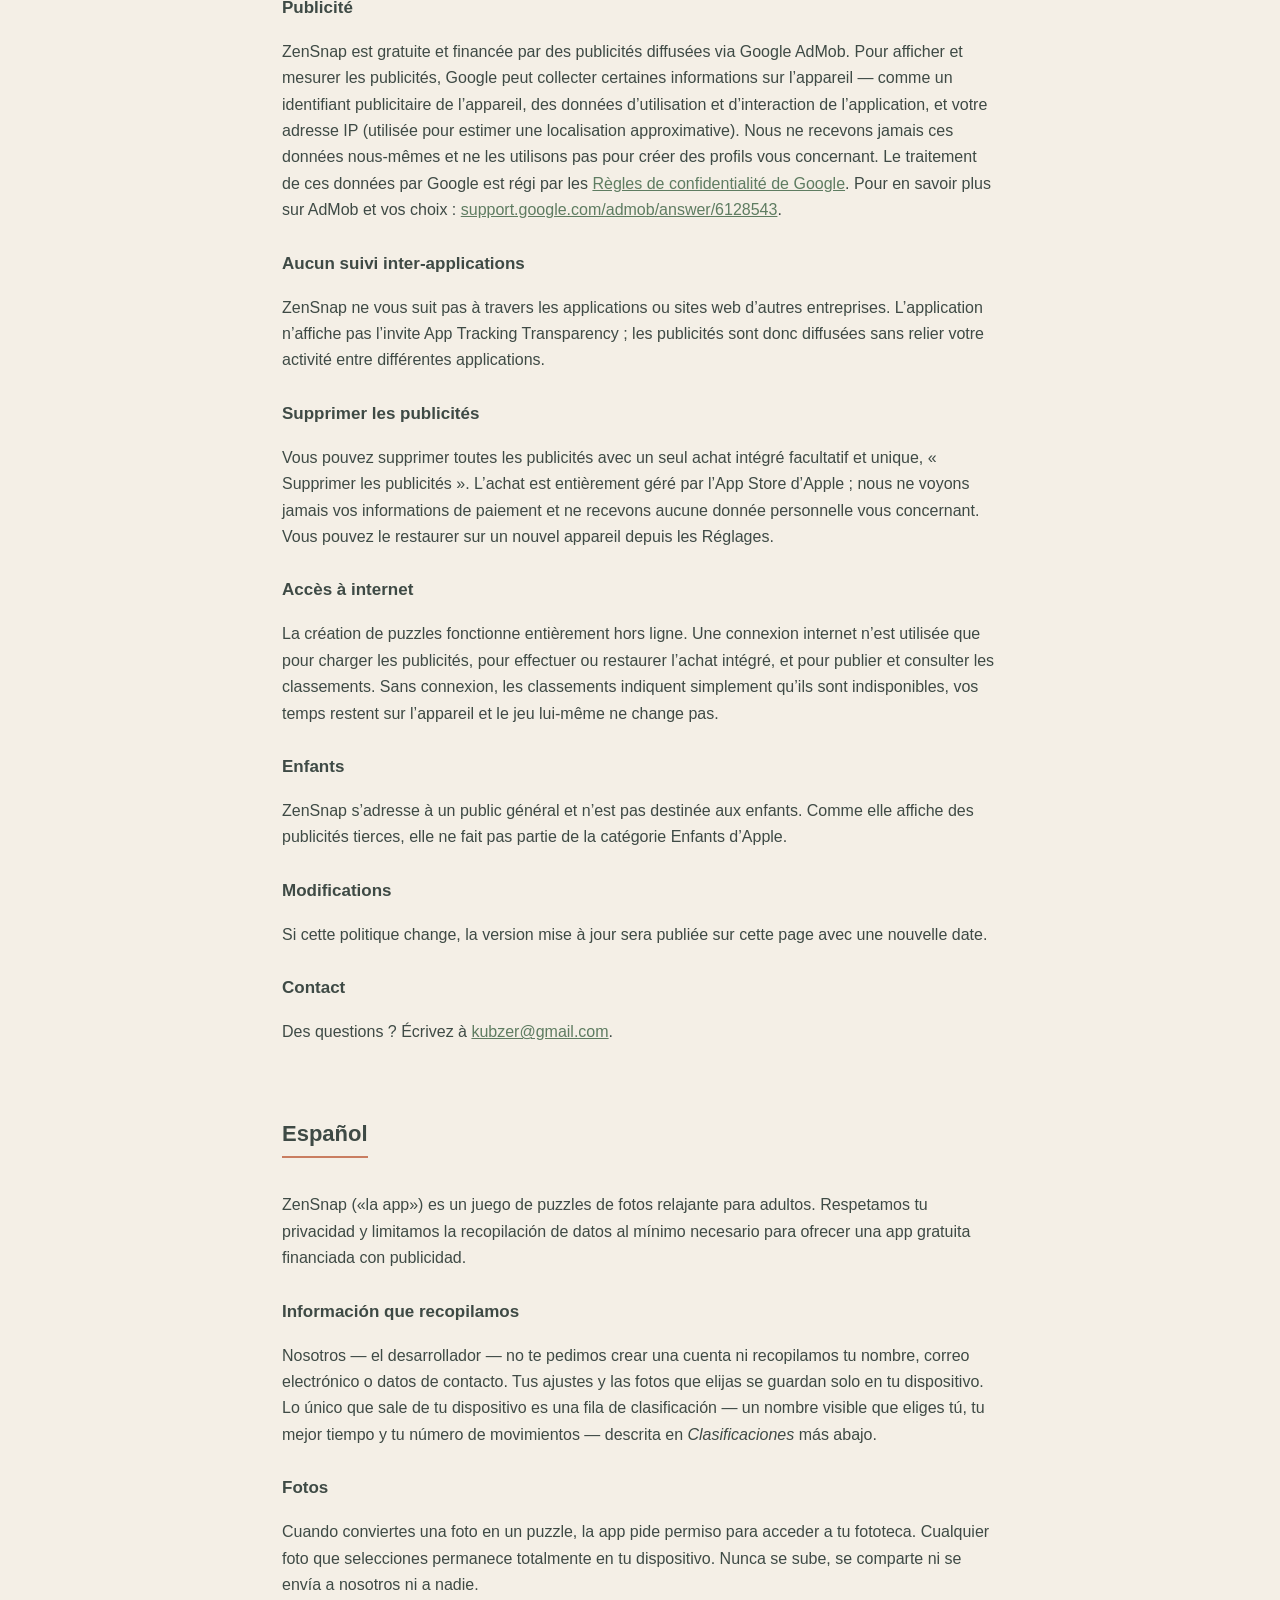
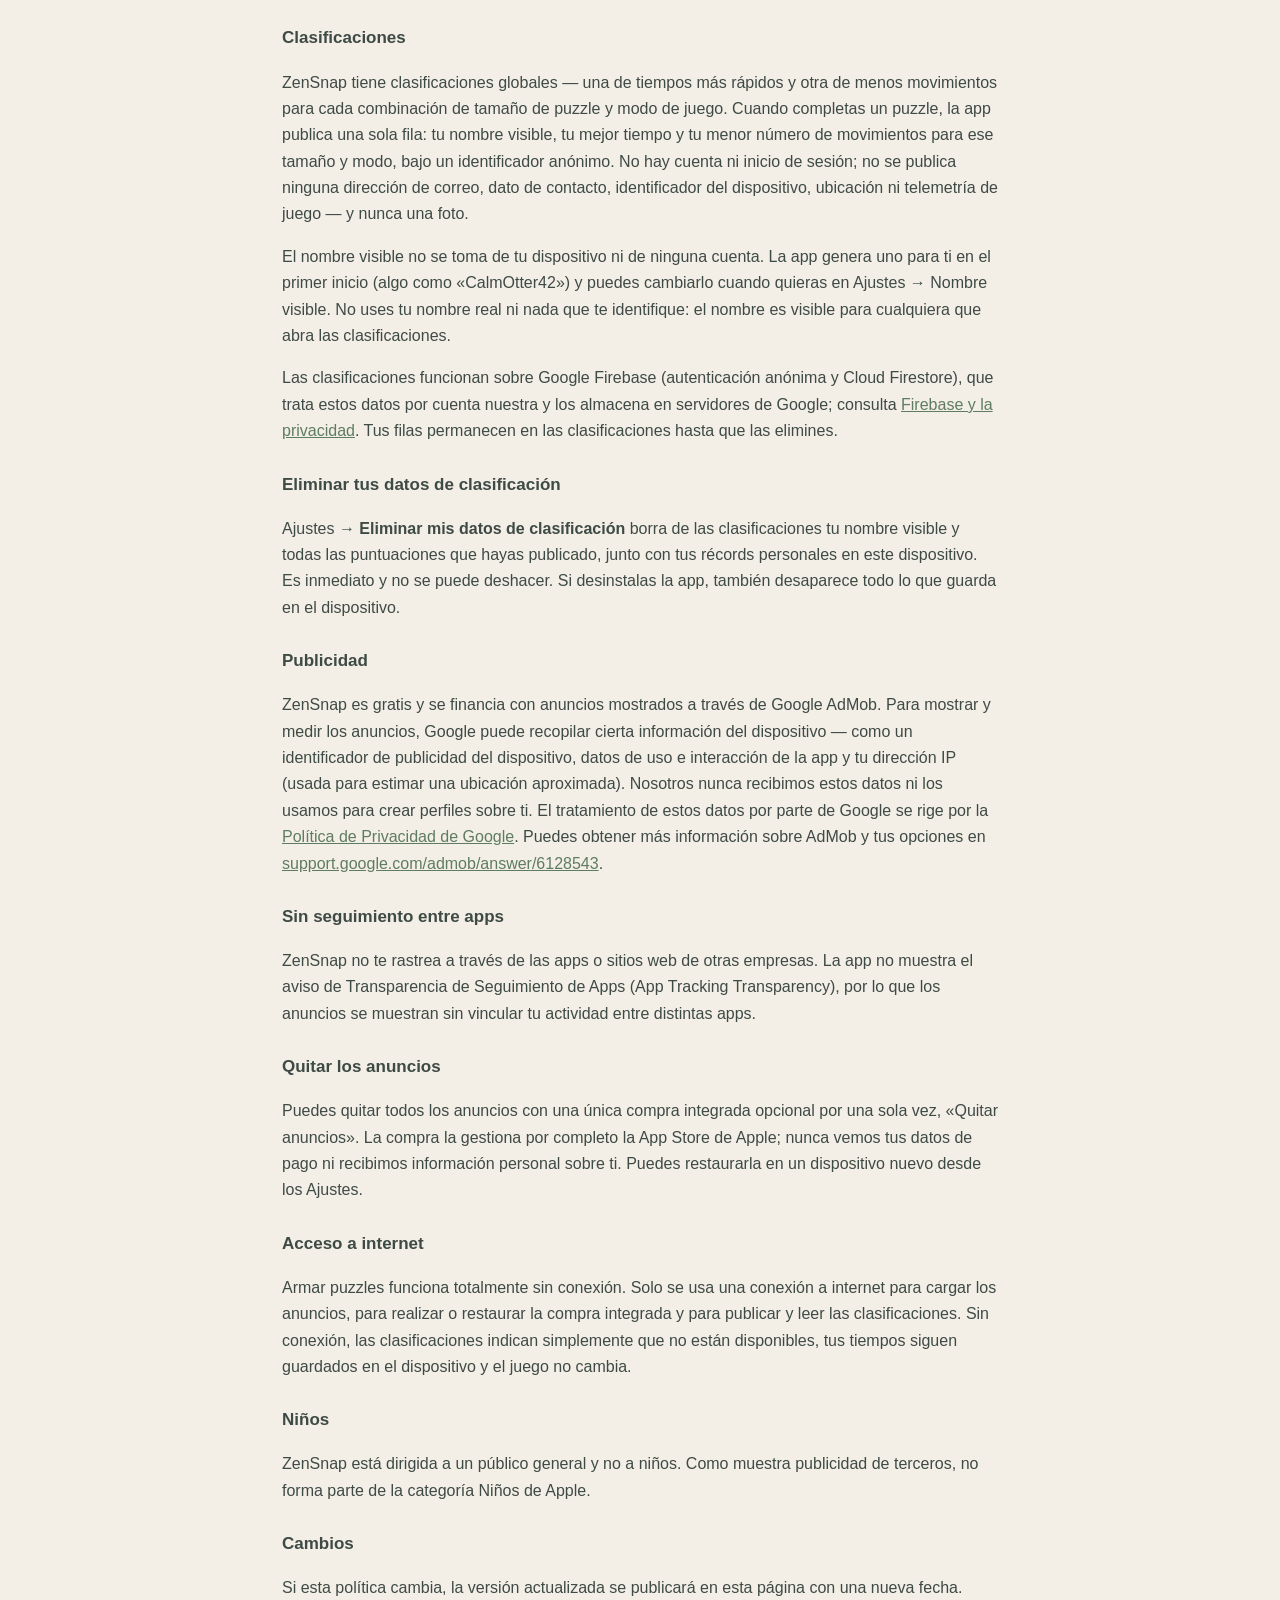
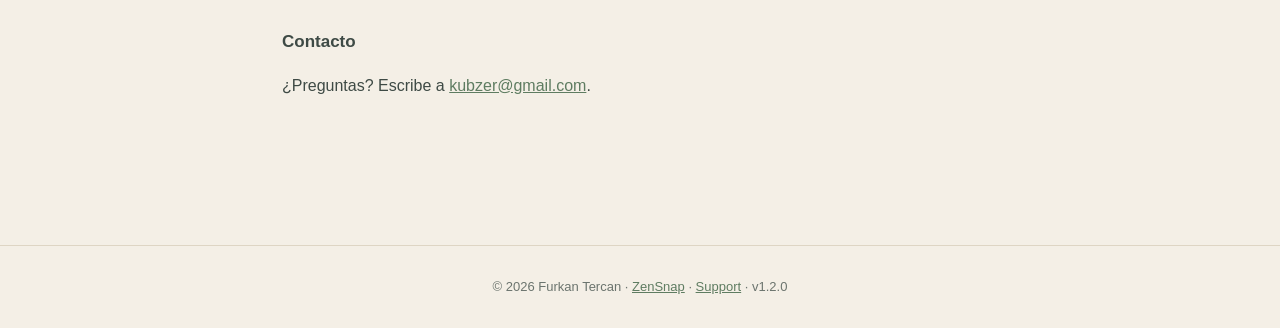
==== commit 5e261421: "updated" ====
--- a/privacy.html
+++ b/privacy.html
@@ -9,7 +9,7 @@
 <body>
 <header class="top">
   <h1>ZenSnap — Privacy Policy</h1>
-  <p>Last updated: 6 July 2026 &middot; Applies to ZenSnap v1.0.0</p>
+  <p>Last updated: 1 September 2026 &middot; Applies to ZenSnap v1.2.0</p>
   <nav class="langs">
     <a href="#en">English</a><a href="#tr">Türkçe</a><a href="#de">Deutsch</a>
     <a href="#fr">Français</a><a href="#es">Español</a>
@@ -24,11 +24,33 @@
   <h3>Information we collect</h3>
   <p>We &mdash; the developer &mdash; do not ask you to create an account and do not collect
   your name, email address, or contact details. Your settings and the photos you choose are
-  stored only on your device.</p>
+  stored only on your device. The one thing that leaves your device is a leaderboard row &mdash;
+  a display name you choose, plus your best time and move count &mdash; described under
+  <em>Leaderboards</em> below.</p>
   <h3>Photos</h3>
   <p>When you turn a photo into a puzzle, the app asks permission to access your photo
   library. Any photo you select stays entirely on your device. It is never uploaded, shared,
   or sent to us or anyone else.</p>
+  <h3>Leaderboards</h3>
+  <p>ZenSnap has global leaderboards &mdash; a fastest-time board and a fewest-moves board for
+  every combination of puzzle size and game mode. When you finish a puzzle, the app publishes a
+  single row: your display name, your best time and your best move count for that size and mode,
+  under an anonymous id. There is no account and no sign-in; no email address, no contact
+  details, no device identifier, no location and no gameplay telemetry are published &mdash; and
+  never a photo.</p>
+  <p>The display name is not taken from your device or from any account. The app generates one
+  for you on first launch (something like &ldquo;CalmOtter42&rdquo;) and you can change it at any
+  time in Settings &rarr; Display name. Please don&rsquo;t use your real name or anything else
+  that identifies you: the name is visible to everyone who opens the boards.</p>
+  <p>The boards run on Google Firebase (Anonymous Authentication and Cloud Firestore), which
+  processes this data on our behalf and stores it on Google&rsquo;s servers; see
+  <a href="https://firebase.google.com/support/privacy">Firebase and privacy</a>. Your rows stay
+  on the boards until you remove them.</p>
+  <h3>Deleting your leaderboard data</h3>
+  <p>Settings &rarr; <strong>Delete my leaderboard data</strong> erases your display name and
+  every score you have published from the leaderboards, together with your personal bests on this
+  device. It is immediate and cannot be undone. Deleting the app also removes everything it keeps
+  on the device.</p>
   <h3>Advertising</h3>
   <p>ZenSnap is free and supported by ads delivered through Google AdMob. To show and measure
   ads, Google may collect certain device information &mdash; such as a device advertising
@@ -48,8 +70,10 @@
   never see your payment details and receive no personal information about you. You can restore
   it on a new device from Settings.</p>
   <h3>Internet access</h3>
-  <p>Building puzzles works fully offline. An internet connection is used only to load ads and
-  to make or restore the in-app purchase.</p>
+  <p>Building puzzles works fully offline. An internet connection is used only to load ads, to
+  make or restore the in-app purchase, and to publish and read the leaderboards. Without a
+  connection the boards simply report that they are unavailable, your times stay on the device,
+  and the game itself is unchanged.</p>
   <h3>Children</h3>
   <p>ZenSnap is intended for a general audience and is not directed at children. Because it
   displays third-party advertising, it is not part of Apple&rsquo;s Kids Category.</p>
@@ -67,11 +91,33 @@
   <h3>Topladığımız bilgiler</h3>
   <p>Biz &mdash; geliştirici &mdash; hesap oluşturmanızı istemez ve adınızı, e-posta adresinizi
   veya iletişim bilgilerinizi toplamayız. Ayarlarınız ve seçtiğiniz fotoğraflar yalnızca
-  cihazınızda saklanır.</p>
+  cihazınızda saklanır. Cihazınızdan çıkan tek şey bir sıralama satırıdır &mdash; seçtiğiniz
+  görünen ad ile en iyi süreniz ve hamle sayınız; aşağıdaki <em>Sıralamalar</em> bölümüne
+  bakın.</p>
   <h3>Fotoğraflar</h3>
   <p>Bir fotoğrafı yapboza dönüştürdüğünüzde, uygulama fotoğraf kitaplığınıza erişim izni ister.
   Seçtiğiniz fotoğraf tamamen cihazınızda kalır. Asla yüklenmez, paylaşılmaz veya bize ya da
   başkasına gönderilmez.</p>
+  <h3>Sıralamalar</h3>
+  <p>ZenSnap&rsquo;te genel sıralamalar vardır &mdash; her yapboz boyutu ve oyun modu
+  kombinasyonu için bir &ldquo;en hızlı&rdquo; ve bir &ldquo;en az hamle&rdquo; tablosu. Bir
+  yapbozu bitirdiğinizde uygulama tek bir satır yayımlar: görünen adınız ile o boyut ve moddaki
+  en iyi süreniz ve en az hamle sayınız, anonim bir kimlik altında. Hesap ya da oturum açma
+  yoktur; e-posta adresi, iletişim bilgisi, cihaz tanımlayıcısı, konum veya oynanış telemetrisi
+  yayımlanmaz &mdash; ve fotoğraflarınız asla.</p>
+  <p>Görünen ad cihazınızdan ya da herhangi bir hesaptan alınmaz. Uygulama ilk açılışta sizin
+  için bir ad üretir (&ldquo;CalmOtter42&rdquo; gibi) ve bunu istediğiniz zaman Ayarlar &rarr;
+  Görünen ad bölümünden değiştirebilirsiniz. Lütfen gerçek adınızı veya sizi tanımlayan başka
+  bir bilgiyi kullanmayın: bu ad, sıralamayı açan herkes tarafından görülebilir.</p>
+  <p>Sıralamalar Google Firebase (Anonim Kimlik Doğrulama ve Cloud Firestore) üzerinde çalışır;
+  Firebase bu verileri bizim adımıza işler ve Google&rsquo;ın sunucularında saklar. Ayrıntılar
+  için <a href="https://firebase.google.com/support/privacy">Firebase ve gizlilik</a> sayfasına
+  bakın. Satırlarınız, siz silene kadar tablolarda kalır.</p>
+  <h3>Sıralama verilerinizi silme</h3>
+  <p>Ayarlar &rarr; <strong>Sıralama verilerimi sil</strong>, görünen adınızı ve yayımladığınız
+  tüm sonuçları sıralamalardan kaldırır; bu cihazdaki kişisel rekorlarınız da silinir. İşlem
+  anında gerçekleşir ve geri alınamaz. Uygulamayı kaldırmanız da cihazda sakladığı her şeyi
+  siler.</p>
   <h3>Reklamlar</h3>
   <p>ZenSnap ücretsizdir ve Google AdMob aracılığıyla gösterilen reklamlarla desteklenir.
   Reklamları göstermek ve ölçmek için Google, bazı cihaz bilgilerini toplayabilir &mdash;
@@ -92,8 +138,10 @@
   yürütülür; ödeme bilgilerinizi asla görmeyiz ve sizinle ilgili hiçbir kişisel bilgi almayız.
   Yeni bir cihazda Ayarlar&rsquo;dan geri yükleyebilirsiniz.</p>
   <h3>İnternet erişimi</h3>
-  <p>Yapboz yapmak tamamen çevrimdışıdır. İnternet bağlantısı yalnızca reklamları yüklemek ve
-  uygulama içi satın almayı yapmak veya geri yüklemek için kullanılır.</p>
+  <p>Yapboz yapmak tamamen çevrimdışıdır. İnternet bağlantısı yalnızca reklamları yüklemek,
+  uygulama içi satın almayı yapmak veya geri yüklemek ve sıralamaları yayımlayıp okumak için
+  kullanılır. Bağlantı yoksa sıralamalar yalnızca &ldquo;kullanılamıyor&rdquo; olarak görünür,
+  süreleriniz cihazda saklanmaya devam eder ve oyunun kendisi değişmez.</p>
   <h3>Çocuklar</h3>
   <p>ZenSnap genel bir kitleye yöneliktir ve çocuklara yönelik değildir. Üçüncü taraf reklamları
   gösterdiği için Apple&rsquo;ın Çocuklar (Kids) kategorisinde yer almaz.</p>
@@ -111,11 +159,35 @@
   <h3>Informationen, die wir erfassen</h3>
   <p>Wir &mdash; die Entwickler &mdash; verlangen kein Konto und erfassen weder deinen Namen noch
   deine E-Mail-Adresse oder Kontaktdaten. Deine Einstellungen und die von dir gewählten Fotos
-  werden nur auf deinem Gerät gespeichert.</p>
+  werden nur auf deinem Gerät gespeichert. Das Einzige, was dein Gerät verlässt, ist eine
+  Bestenlisten-Zeile &mdash; ein von dir gewählter Anzeigename sowie deine beste Zeit und
+  Zuganzahl; siehe <em>Bestenlisten</em> weiter unten.</p>
   <h3>Fotos</h3>
   <p>Wenn du ein Foto in ein Puzzle verwandelst, fragt die App nach Zugriff auf deine
   Fotomediathek. Jedes ausgewählte Foto bleibt vollständig auf deinem Gerät. Es wird niemals
   hochgeladen, geteilt oder an uns oder andere gesendet.</p>
+  <h3>Bestenlisten</h3>
+  <p>ZenSnap hat globale Bestenlisten &mdash; eine für die schnellsten Zeiten und eine für die
+  wenigsten Züge, und zwar für jede Kombination aus Puzzlegröße und Spielmodus. Wenn du ein
+  Puzzle löst, veröffentlicht die App eine einzige Zeile: deinen Anzeigenamen, deine beste Zeit
+  und deine wenigsten Züge für diese Größe und diesen Modus, unter einer anonymen Kennung. Es
+  gibt kein Konto und keine Anmeldung; weder E-Mail-Adresse noch Kontaktdaten, Geräte-ID,
+  Standort oder Spieltelemetrie werden veröffentlicht &mdash; und niemals ein Foto.</p>
+  <p>Der Anzeigename stammt weder von deinem Gerät noch aus einem Konto. Die App erzeugt ihn
+  beim ersten Start für dich (etwa &bdquo;CalmOtter42&ldquo;), und du kannst ihn jederzeit unter
+  Einstellungen &rarr; Anzeigename ändern. Bitte verwende nicht deinen echten Namen oder andere
+  Angaben, die dich identifizieren: Der Name ist für alle sichtbar, die die Bestenlisten
+  öffnen.</p>
+  <p>Die Bestenlisten laufen über Google Firebase (Anonyme Authentifizierung und Cloud
+  Firestore), das diese Daten in unserem Auftrag verarbeitet und auf Googles Servern speichert;
+  siehe <a href="https://firebase.google.com/support/privacy">Firebase und Datenschutz</a>. Deine
+  Einträge bleiben in den Bestenlisten, bis du sie entfernst.</p>
+  <h3>Bestenlisten-Daten löschen</h3>
+  <p>Einstellungen &rarr; <strong>Meine Bestenlisten-Daten löschen</strong> entfernt deinen
+  Anzeigenamen und alle veröffentlichten Ergebnisse aus den Bestenlisten, ebenso deine
+  persönlichen Rekorde auf diesem Gerät. Das geschieht sofort und lässt sich nicht rückgängig
+  machen. Wenn du die App löschst, verschwindet auch alles, was sie auf dem Gerät gespeichert
+  hat.</p>
   <h3>Werbung</h3>
   <p>ZenSnap ist kostenlos und wird durch Werbung über Google AdMob finanziert. Um Anzeigen
   auszuspielen und zu messen, kann Google bestimmte Geräteinformationen erfassen &mdash; etwa
@@ -133,15 +205,20 @@
   <p>Du kannst alle Anzeigen mit einem einzigen optionalen einmaligen In-App-Kauf entfernen
   &mdash; &bdquo;Werbung entfernen&ldquo;. Der Kauf wird vollständig über Apples App Store
   abgewickelt; wir sehen deine Zahlungsdaten nie und erhalten keine personenbezogenen
-  Informationen über dich. Auf einem neuen Gerät kannst du ihn in den Einstellungen wiederherstellen.</p>
+  Informationen über dich. Auf einem neuen Gerät kannst du ihn in den Einstellungen
+  wiederherstellen.</p>
   <h3>Internetzugang</h3>
   <p>Das Bauen von Puzzles ist vollständig offline möglich. Eine Internetverbindung wird nur
-  genutzt, um Anzeigen zu laden und den In-App-Kauf zu tätigen oder wiederherzustellen.</p>
+  genutzt, um Anzeigen zu laden, den In-App-Kauf zu tätigen oder wiederherzustellen und die
+  Bestenlisten zu veröffentlichen und zu lesen. Ohne Verbindung melden die Bestenlisten schlicht,
+  dass sie nicht verfügbar sind, deine Zeiten bleiben auf dem Gerät, und das Spiel selbst bleibt
+  unverändert.</p>
   <h3>Kinder</h3>
   <p>ZenSnap richtet sich an ein allgemeines Publikum und ist nicht für Kinder bestimmt. Da die
   App Werbung von Drittanbietern zeigt, ist sie nicht Teil von Apples Kids-Kategorie.</p>
   <h3>Änderungen</h3>
-  <p>Falls sich diese Richtlinie ändert, wird die aktualisierte Version mit neuem Datum hier veröffentlicht.</p>
+  <p>Falls sich diese Richtlinie ändert, wird die aktualisierte Version mit neuem Datum hier
+  veröffentlicht.</p>
   <h3>Kontakt</h3>
   <p>Fragen? Schreib an <a href="mailto:kubzer@gmail.com">kubzer@gmail.com</a>.</p>
 </section>
@@ -154,12 +231,37 @@
   <h3>Informations que nous collectons</h3>
   <p>Nous &mdash; le développeur &mdash; ne demandons pas de compte et ne collectons ni votre
   nom, ni votre adresse e-mail, ni vos coordonnées. Vos réglages et les photos que vous
-  choisissez sont stockés uniquement sur votre appareil.</p>
+  choisissez sont stockés uniquement sur votre appareil. La seule chose qui quitte votre
+  appareil est une ligne de classement &mdash; un nom affiché que vous choisissez, votre
+  meilleur temps et votre nombre de coups &mdash; décrite sous <em>Classements</em>
+  ci-dessous.</p>
   <h3>Photos</h3>
   <p>Lorsque vous transformez une photo en puzzle, l&rsquo;application demande
   l&rsquo;autorisation d&rsquo;accéder à votre photothèque. Toute photo sélectionnée reste
   entièrement sur votre appareil. Elle n&rsquo;est jamais envoyée, partagée ni transmise à nous
   ou à quiconque.</p>
+  <h3>Classements</h3>
+  <p>ZenSnap propose des classements mondiaux &mdash; un classement des meilleurs temps et un
+  classement du plus petit nombre de coups, pour chaque combinaison de taille de puzzle et de
+  mode de jeu. Lorsque vous terminez un puzzle, l&rsquo;application publie une seule ligne :
+  votre nom affiché, votre meilleur temps et votre plus faible nombre de coups pour cette taille
+  et ce mode, sous un identifiant anonyme. Il n&rsquo;y a ni compte ni connexion ; aucune adresse
+  e-mail, aucune coordonnée, aucun identifiant d&rsquo;appareil, aucune localisation et aucune
+  donnée de télémétrie ne sont publiés &mdash; et jamais une photo.</p>
+  <p>Le nom affiché ne provient ni de votre appareil ni d&rsquo;un compte. L&rsquo;application en
+  génère un pour vous au premier lancement (du type &laquo; CalmOtter42 &raquo;) et vous pouvez
+  le changer à tout moment dans Réglages &rarr; Nom affiché. N&rsquo;utilisez pas votre vrai nom
+  ni quoi que ce soit qui vous identifie : ce nom est visible par toutes les personnes qui
+  ouvrent les classements.</p>
+  <p>Les classements reposent sur Google Firebase (authentification anonyme et Cloud Firestore),
+  qui traite ces données pour notre compte et les stocke sur les serveurs de Google ; voir
+  <a href="https://firebase.google.com/support/privacy">Firebase et la confidentialité</a>. Vos
+  lignes restent dans les classements jusqu&rsquo;à ce que vous les supprimiez.</p>
+  <h3>Supprimer vos données de classement</h3>
+  <p>Réglages &rarr; <strong>Supprimer mes données de classement</strong> retire des classements
+  votre nom affiché et tous les scores que vous avez publiés, ainsi que vos records personnels
+  sur cet appareil. C&rsquo;est immédiat et irréversible. Désinstaller l&rsquo;application efface
+  également tout ce qu&rsquo;elle conserve sur l&rsquo;appareil.</p>
   <h3>Publicité</h3>
   <p>ZenSnap est gratuite et financée par des publicités diffusées via Google AdMob. Pour
   afficher et mesurer les publicités, Google peut collecter certaines informations sur
@@ -183,14 +285,17 @@
   appareil depuis les Réglages.</p>
   <h3>Accès à internet</h3>
   <p>La création de puzzles fonctionne entièrement hors ligne. Une connexion internet
-  n&rsquo;est utilisée que pour charger les publicités et pour effectuer ou restaurer
-  l&rsquo;achat intégré.</p>
+  n&rsquo;est utilisée que pour charger les publicités, pour effectuer ou restaurer l&rsquo;achat
+  intégré, et pour publier et consulter les classements. Sans connexion, les classements
+  indiquent simplement qu&rsquo;ils sont indisponibles, vos temps restent sur l&rsquo;appareil et
+  le jeu lui-même ne change pas.</p>
   <h3>Enfants</h3>
   <p>ZenSnap s&rsquo;adresse à un public général et n&rsquo;est pas destinée aux enfants. Comme
   elle affiche des publicités tierces, elle ne fait pas partie de la catégorie Enfants
   d&rsquo;Apple.</p>
   <h3>Modifications</h3>
-  <p>Si cette politique change, la version mise à jour sera publiée sur cette page avec une nouvelle date.</p>
+  <p>Si cette politique change, la version mise à jour sera publiée sur cette page avec une
+  nouvelle date.</p>
   <h3>Contact</h3>
   <p>Des questions ? Écrivez à <a href="mailto:kubzer@gmail.com">kubzer@gmail.com</a>.</p>
 </section>
@@ -203,11 +308,33 @@
   <h3>Información que recopilamos</h3>
   <p>Nosotros &mdash; el desarrollador &mdash; no te pedimos crear una cuenta ni recopilamos tu
   nombre, correo electrónico o datos de contacto. Tus ajustes y las fotos que elijas se guardan
-  solo en tu dispositivo.</p>
+  solo en tu dispositivo. Lo único que sale de tu dispositivo es una fila de clasificación
+  &mdash; un nombre visible que eliges tú, tu mejor tiempo y tu número de movimientos &mdash;
+  descrita en <em>Clasificaciones</em> más abajo.</p>
   <h3>Fotos</h3>
   <p>Cuando conviertes una foto en un puzzle, la app pide permiso para acceder a tu fototeca.
   Cualquier foto que selecciones permanece totalmente en tu dispositivo. Nunca se sube, se
   comparte ni se envía a nosotros ni a nadie.</p>
+  <h3>Clasificaciones</h3>
+  <p>ZenSnap tiene clasificaciones globales &mdash; una de tiempos más rápidos y otra de menos
+  movimientos para cada combinación de tamaño de puzzle y modo de juego. Cuando completas un
+  puzzle, la app publica una sola fila: tu nombre visible, tu mejor tiempo y tu menor número de
+  movimientos para ese tamaño y modo, bajo un identificador anónimo. No hay cuenta ni inicio de
+  sesión; no se publica ninguna dirección de correo, dato de contacto, identificador del
+  dispositivo, ubicación ni telemetría de juego &mdash; y nunca una foto.</p>
+  <p>El nombre visible no se toma de tu dispositivo ni de ninguna cuenta. La app genera uno para
+  ti en el primer inicio (algo como &laquo;CalmOtter42&raquo;) y puedes cambiarlo cuando quieras
+  en Ajustes &rarr; Nombre visible. No uses tu nombre real ni nada que te identifique: el nombre
+  es visible para cualquiera que abra las clasificaciones.</p>
+  <p>Las clasificaciones funcionan sobre Google Firebase (autenticación anónima y Cloud
+  Firestore), que trata estos datos por cuenta nuestra y los almacena en servidores de Google;
+  consulta <a href="https://firebase.google.com/support/privacy">Firebase y la privacidad</a>.
+  Tus filas permanecen en las clasificaciones hasta que las elimines.</p>
+  <h3>Eliminar tus datos de clasificación</h3>
+  <p>Ajustes &rarr; <strong>Eliminar mis datos de clasificación</strong> borra de las
+  clasificaciones tu nombre visible y todas las puntuaciones que hayas publicado, junto con tus
+  récords personales en este dispositivo. Es inmediato y no se puede deshacer. Si desinstalas la
+  app, también desaparece todo lo que guarda en el dispositivo.</p>
   <h3>Publicidad</h3>
   <p>ZenSnap es gratis y se financia con anuncios mostrados a través de Google AdMob. Para
   mostrar y medir los anuncios, Google puede recopilar cierta información del dispositivo
@@ -229,17 +356,20 @@
   dispositivo nuevo desde los Ajustes.</p>
   <h3>Acceso a internet</h3>
   <p>Armar puzzles funciona totalmente sin conexión. Solo se usa una conexión a internet para
-  cargar los anuncios y para realizar o restaurar la compra integrada.</p>
+  cargar los anuncios, para realizar o restaurar la compra integrada y para publicar y leer las
+  clasificaciones. Sin conexión, las clasificaciones indican simplemente que no están
+  disponibles, tus tiempos siguen guardados en el dispositivo y el juego no cambia.</p>
   <h3>Niños</h3>
   <p>ZenSnap está dirigida a un público general y no a niños. Como muestra publicidad de
   terceros, no forma parte de la categoría Niños de Apple.</p>
   <h3>Cambios</h3>
-  <p>Si esta política cambia, la versión actualizada se publicará en esta página con una nueva fecha.</p>
+  <p>Si esta política cambia, la versión actualizada se publicará en esta página con una nueva
+  fecha.</p>
   <h3>Contacto</h3>
   <p>¿Preguntas? Escribe a <a href="mailto:kubzer@gmail.com">kubzer@gmail.com</a>.</p>
 </section>
 
 </div>
-<footer>&copy; 2026 Furkan Tercan &middot; <a href="index.html">ZenSnap</a> &middot; <a href="support.html">Support</a> &middot; v1.0.0</footer>
+<footer>&copy; 2026 Furkan Tercan &middot; <a href="index.html">ZenSnap</a> &middot; <a href="support.html">Support</a> &middot; v1.2.0</footer>
 </body>
 </html>
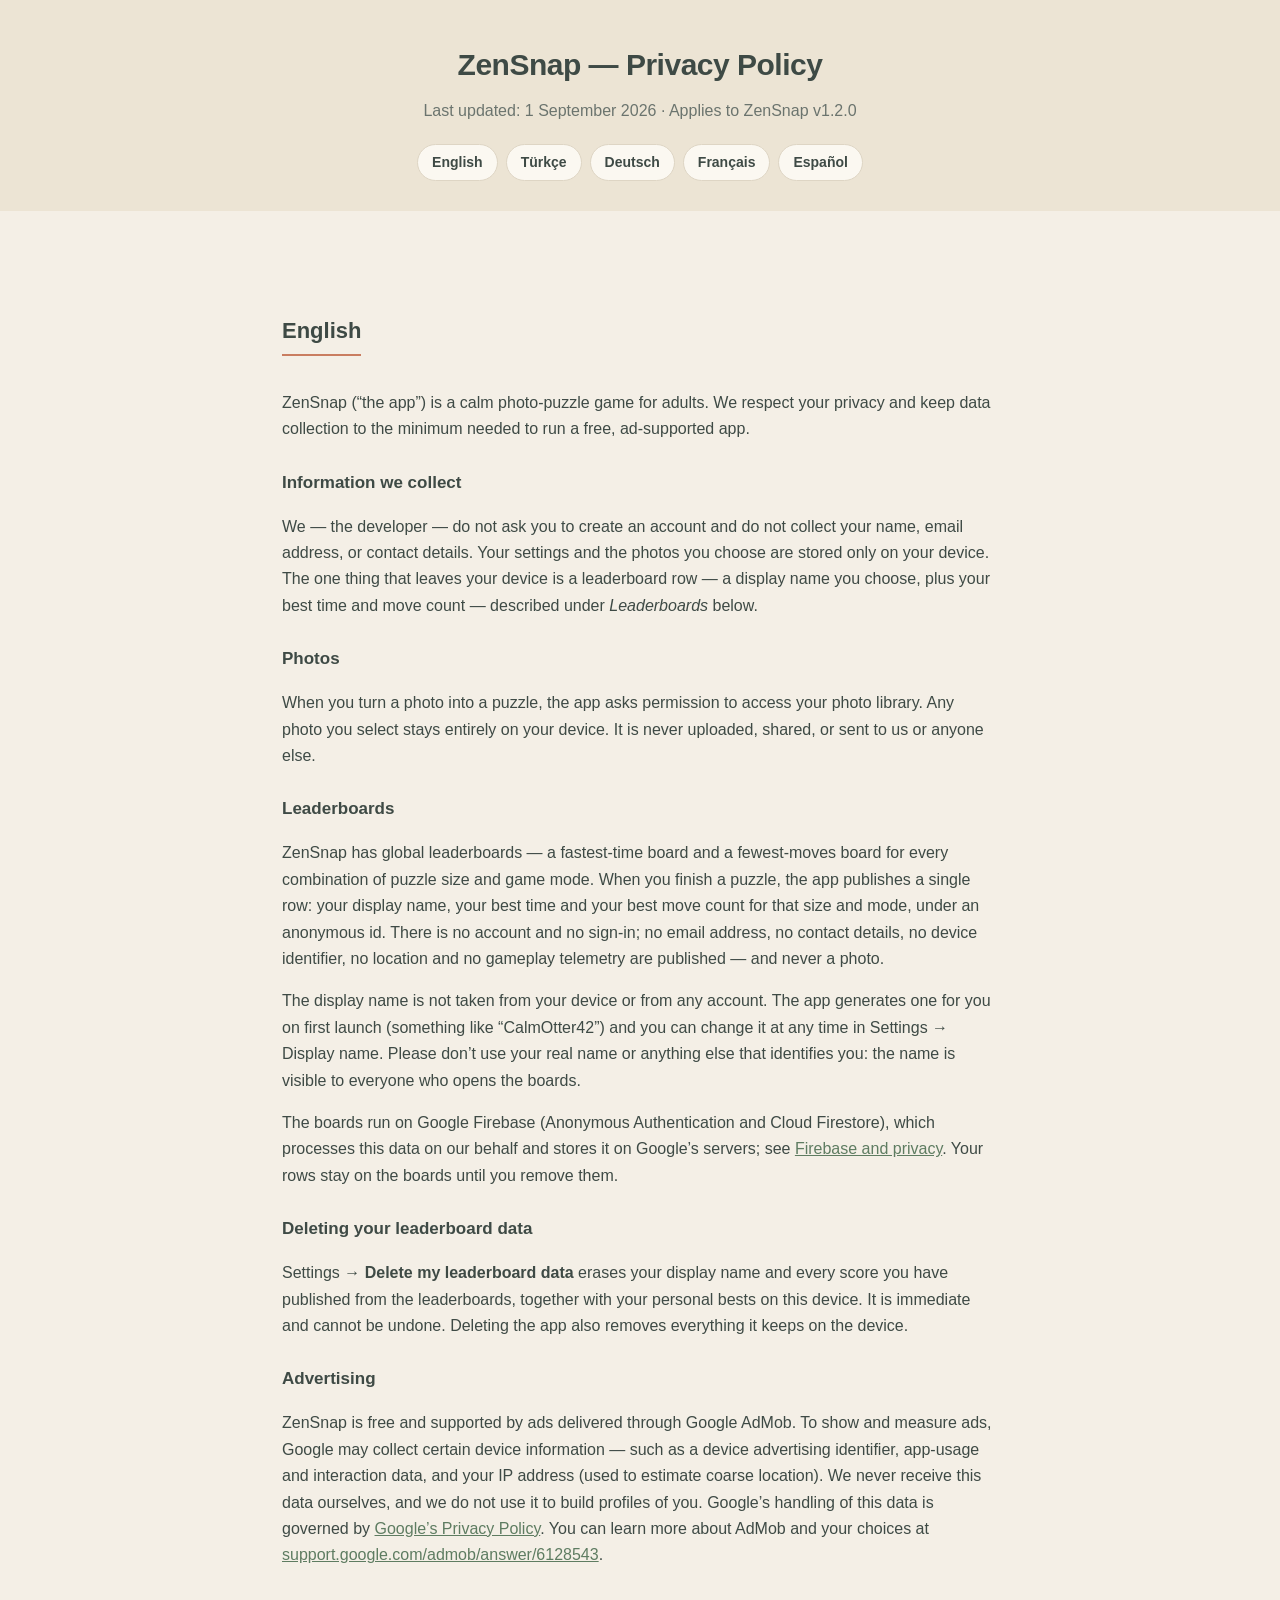
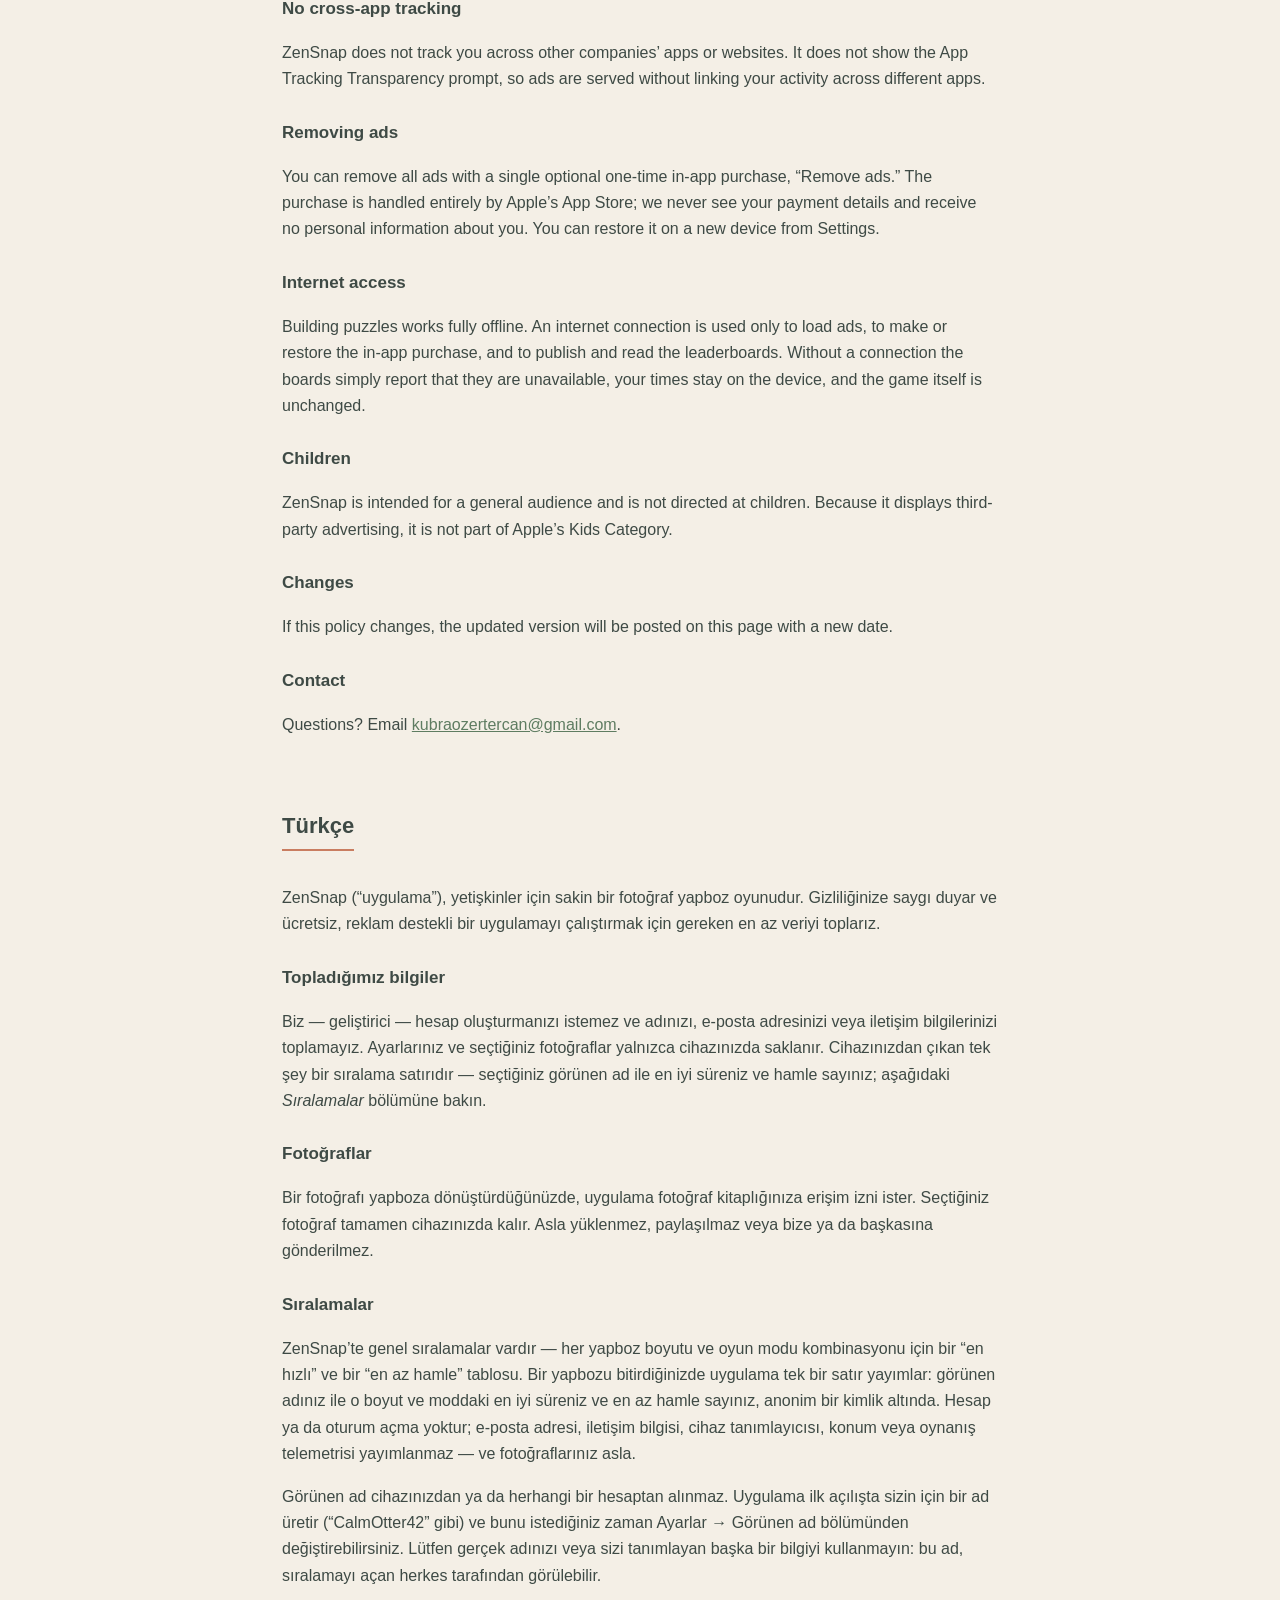
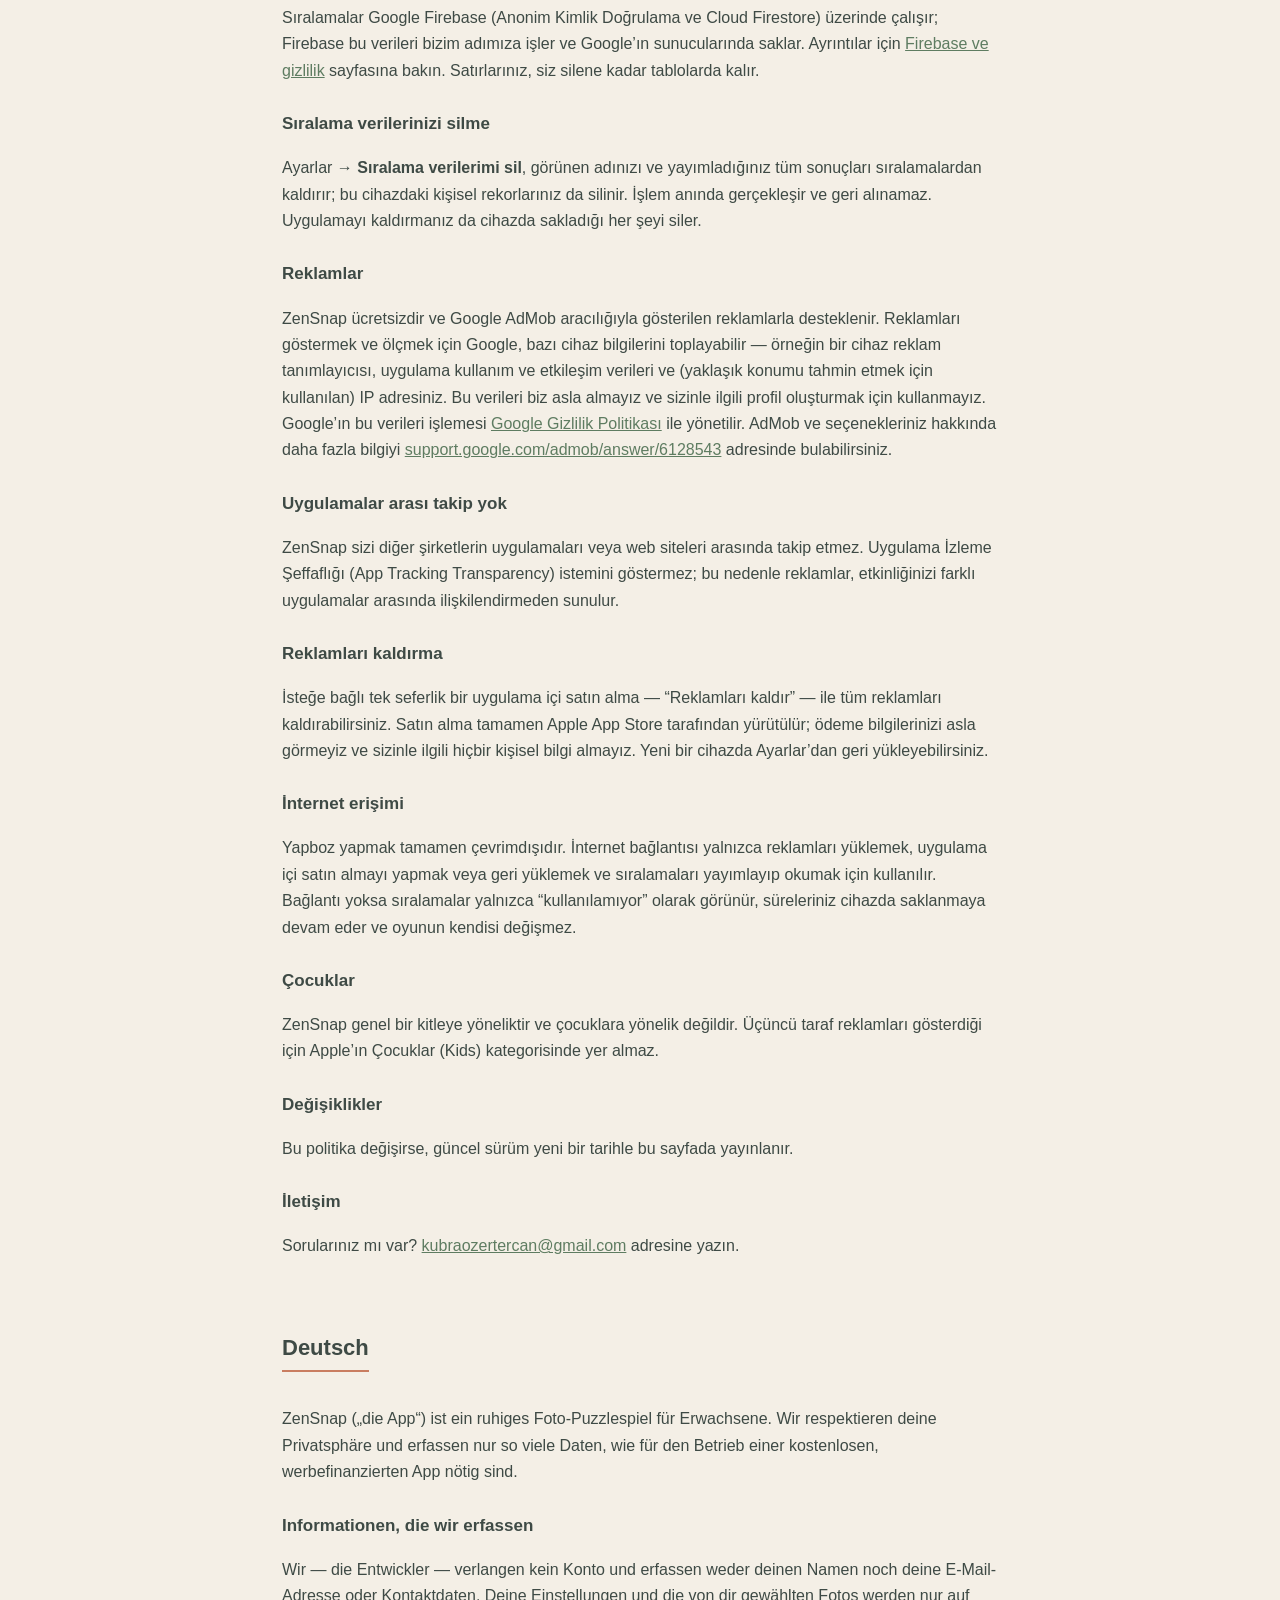
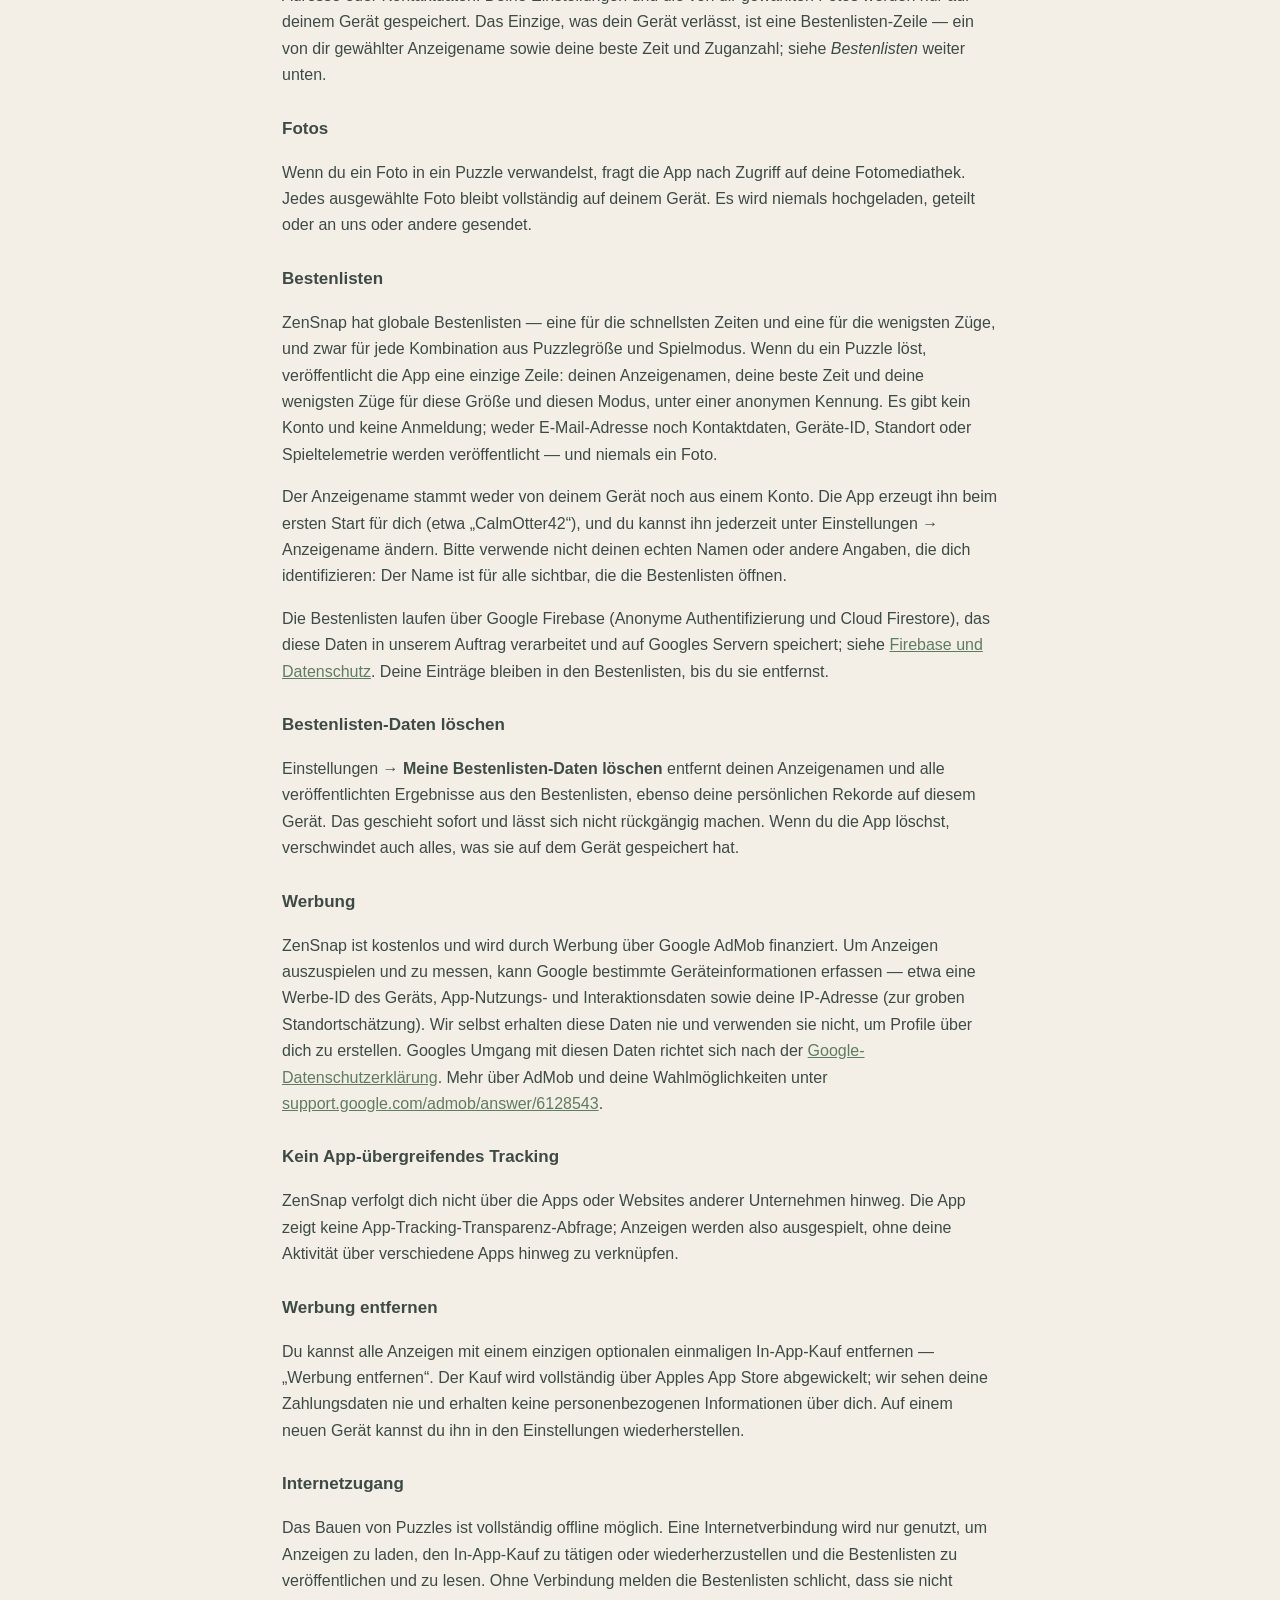
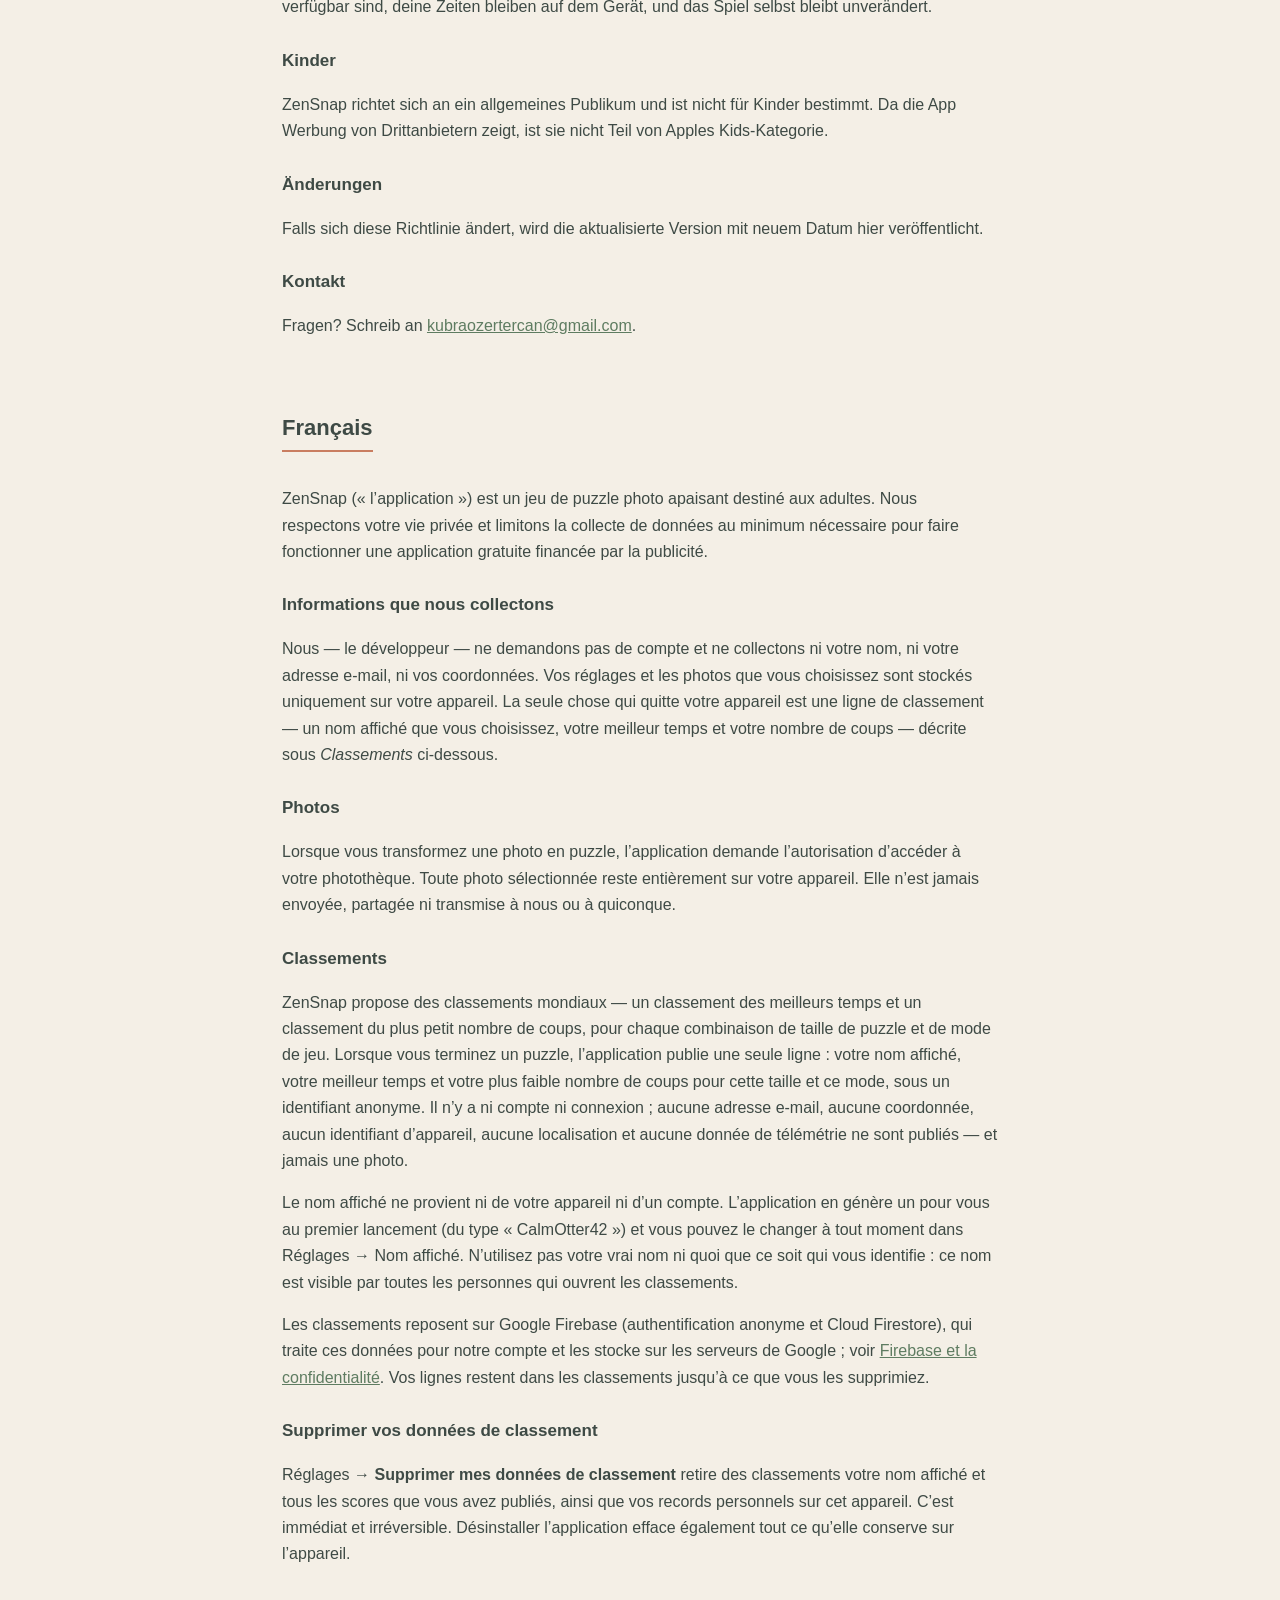
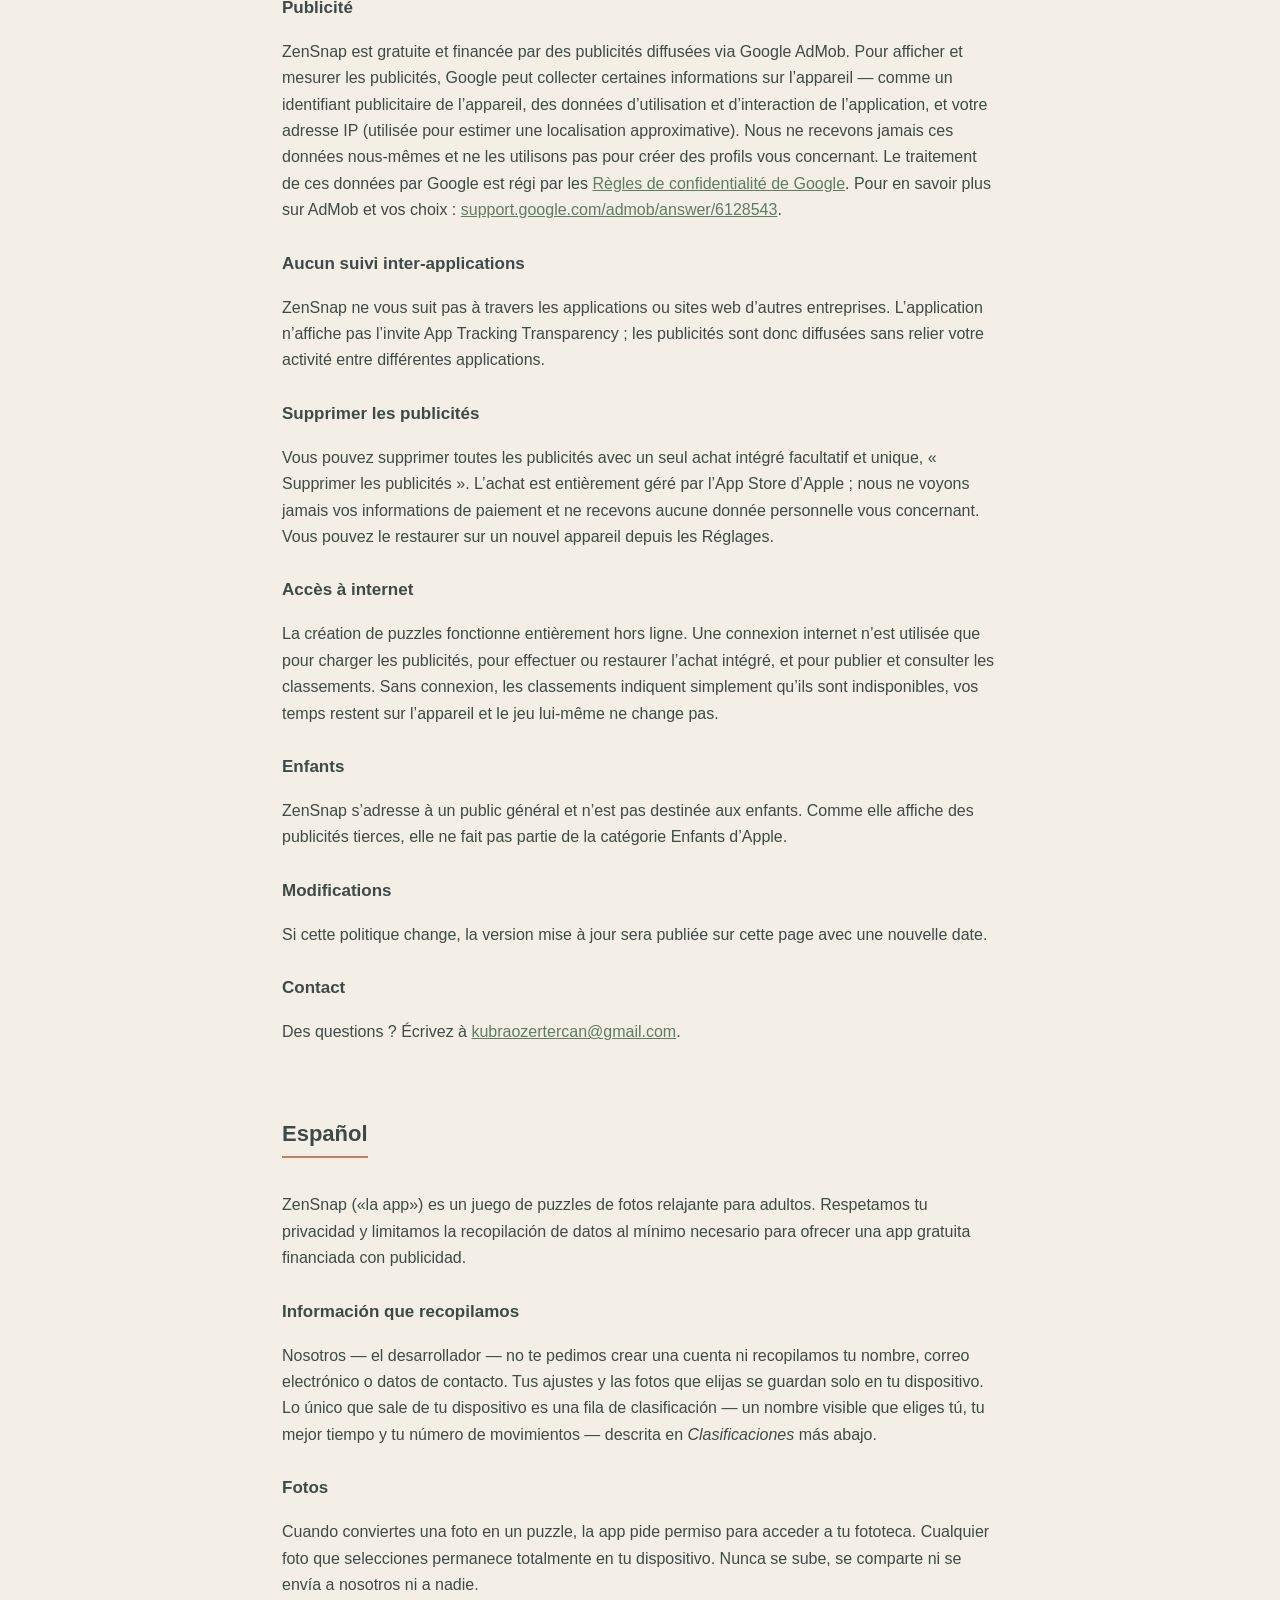
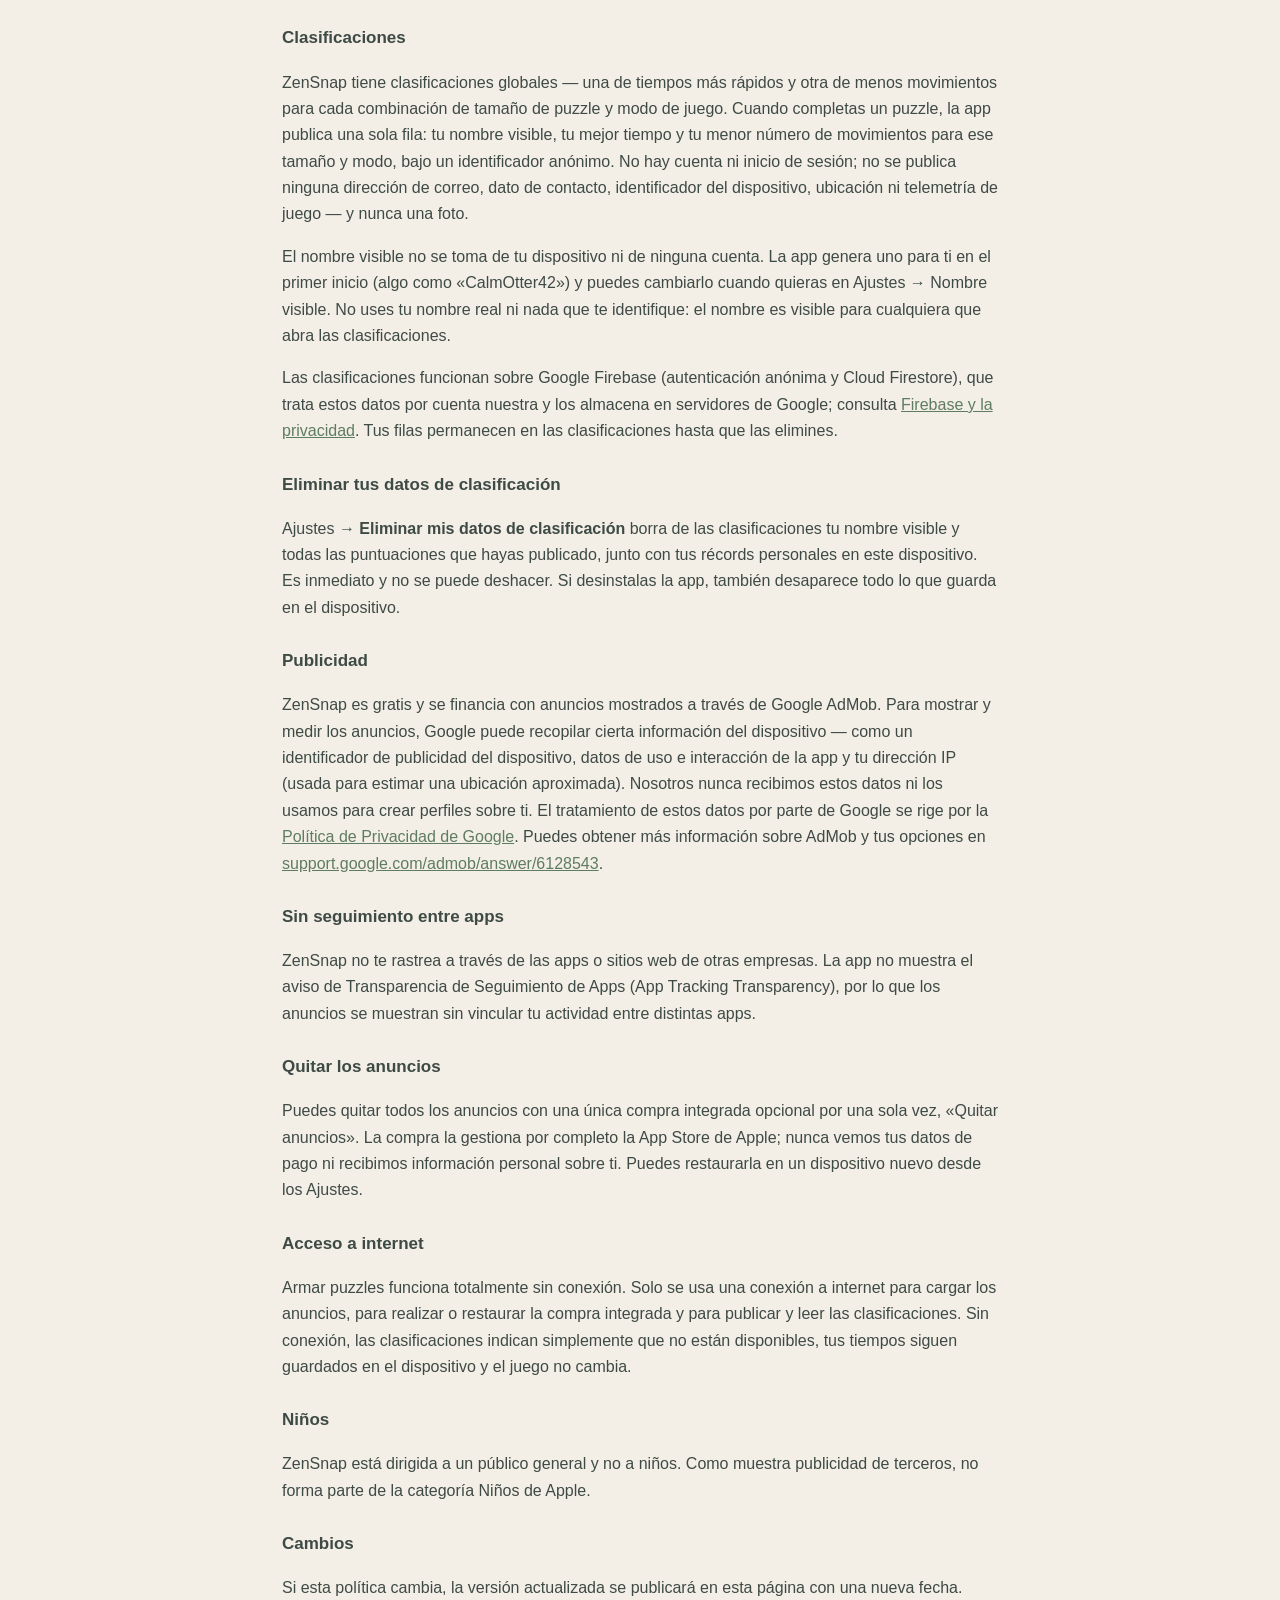
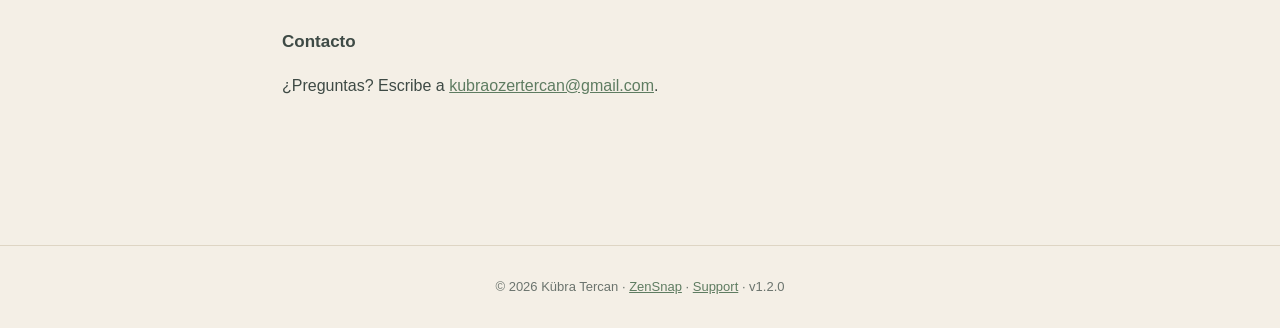
==== commit 773c10e2: "changed mail ad name" ====
--- a/privacy.html
+++ b/privacy.html
@@ -80,7 +80,7 @@
   <h3>Changes</h3>
   <p>If this policy changes, the updated version will be posted on this page with a new date.</p>
   <h3>Contact</h3>
-  <p>Questions? Email <a href="mailto:kubzer@gmail.com">kubzer@gmail.com</a>.</p>
+  <p>Questions? Email <a href="mailto:kubraozertercan@gmail.com">kubraozertercan@gmail.com</a>.</p>
 </section>
 
 <section class="lang" id="tr">
@@ -148,7 +148,7 @@
   <h3>Değişiklikler</h3>
   <p>Bu politika değişirse, güncel sürüm yeni bir tarihle bu sayfada yayınlanır.</p>
   <h3>İletişim</h3>
-  <p>Sorularınız mı var? <a href="mailto:kubzer@gmail.com">kubzer@gmail.com</a> adresine yazın.</p>
+  <p>Sorularınız mı var? <a href="mailto:kubraozertercan@gmail.com">kubraozertercan@gmail.com</a> adresine yazın.</p>
 </section>
 
 <section class="lang" id="de">
@@ -220,7 +220,7 @@
   <p>Falls sich diese Richtlinie ändert, wird die aktualisierte Version mit neuem Datum hier
   veröffentlicht.</p>
   <h3>Kontakt</h3>
-  <p>Fragen? Schreib an <a href="mailto:kubzer@gmail.com">kubzer@gmail.com</a>.</p>
+  <p>Fragen? Schreib an <a href="mailto:kubraozertercan@gmail.com">kubraozertercan@gmail.com</a>.</p>
 </section>
 
 <section class="lang" id="fr">
@@ -297,7 +297,7 @@
   <p>Si cette politique change, la version mise à jour sera publiée sur cette page avec une
   nouvelle date.</p>
   <h3>Contact</h3>
-  <p>Des questions ? Écrivez à <a href="mailto:kubzer@gmail.com">kubzer@gmail.com</a>.</p>
+  <p>Des questions ? Écrivez à <a href="mailto:kubraozertercan@gmail.com">kubraozertercan@gmail.com</a>.</p>
 </section>
 
 <section class="lang" id="es">
@@ -366,10 +366,10 @@
   <p>Si esta política cambia, la versión actualizada se publicará en esta página con una nueva
   fecha.</p>
   <h3>Contacto</h3>
-  <p>¿Preguntas? Escribe a <a href="mailto:kubzer@gmail.com">kubzer@gmail.com</a>.</p>
+  <p>¿Preguntas? Escribe a <a href="mailto:kubraozertercan@gmail.com">kubraozertercan@gmail.com</a>.</p>
 </section>
 
 </div>
-<footer>&copy; 2026 Furkan Tercan &middot; <a href="index.html">ZenSnap</a> &middot; <a href="support.html">Support</a> &middot; v1.2.0</footer>
+<footer>&copy; 2026 Kübra Tercan &middot; <a href="index.html">ZenSnap</a> &middot; <a href="support.html">Support</a> &middot; v1.2.0</footer>
 </body>
 </html>
